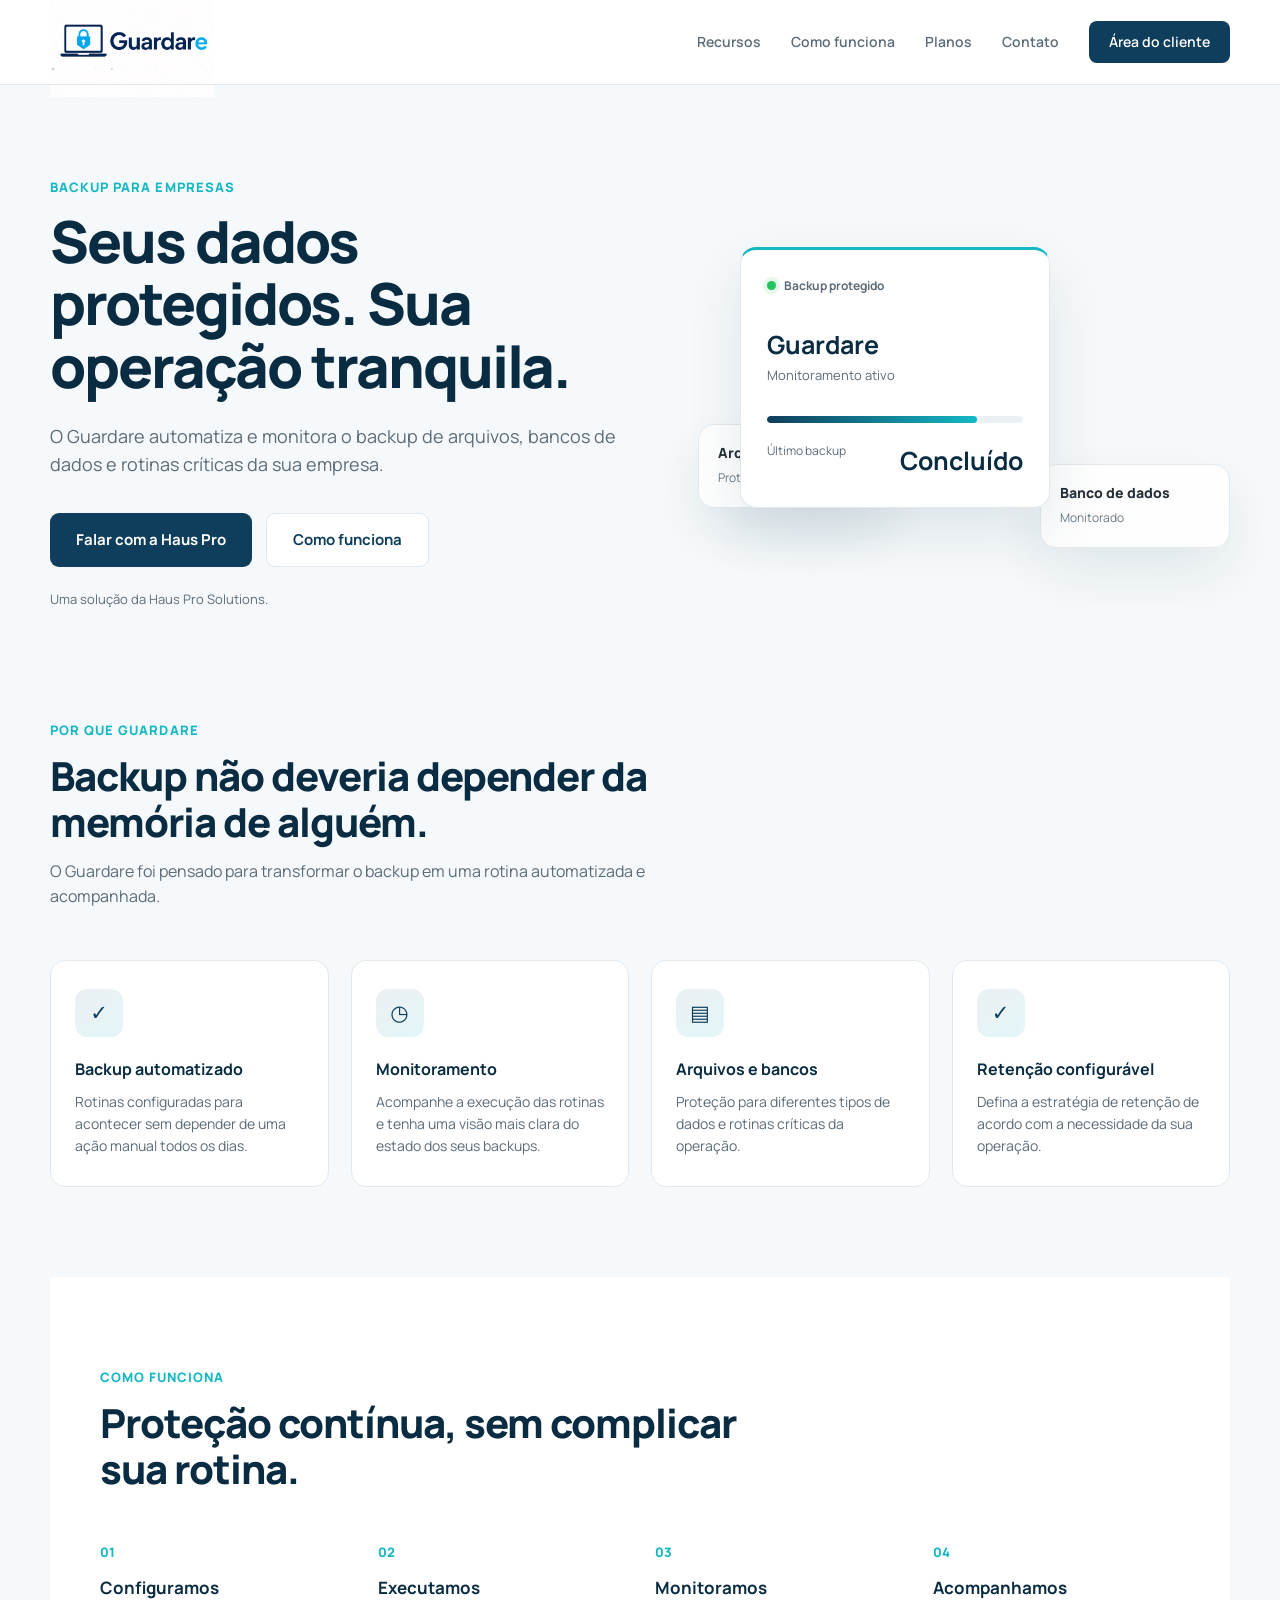
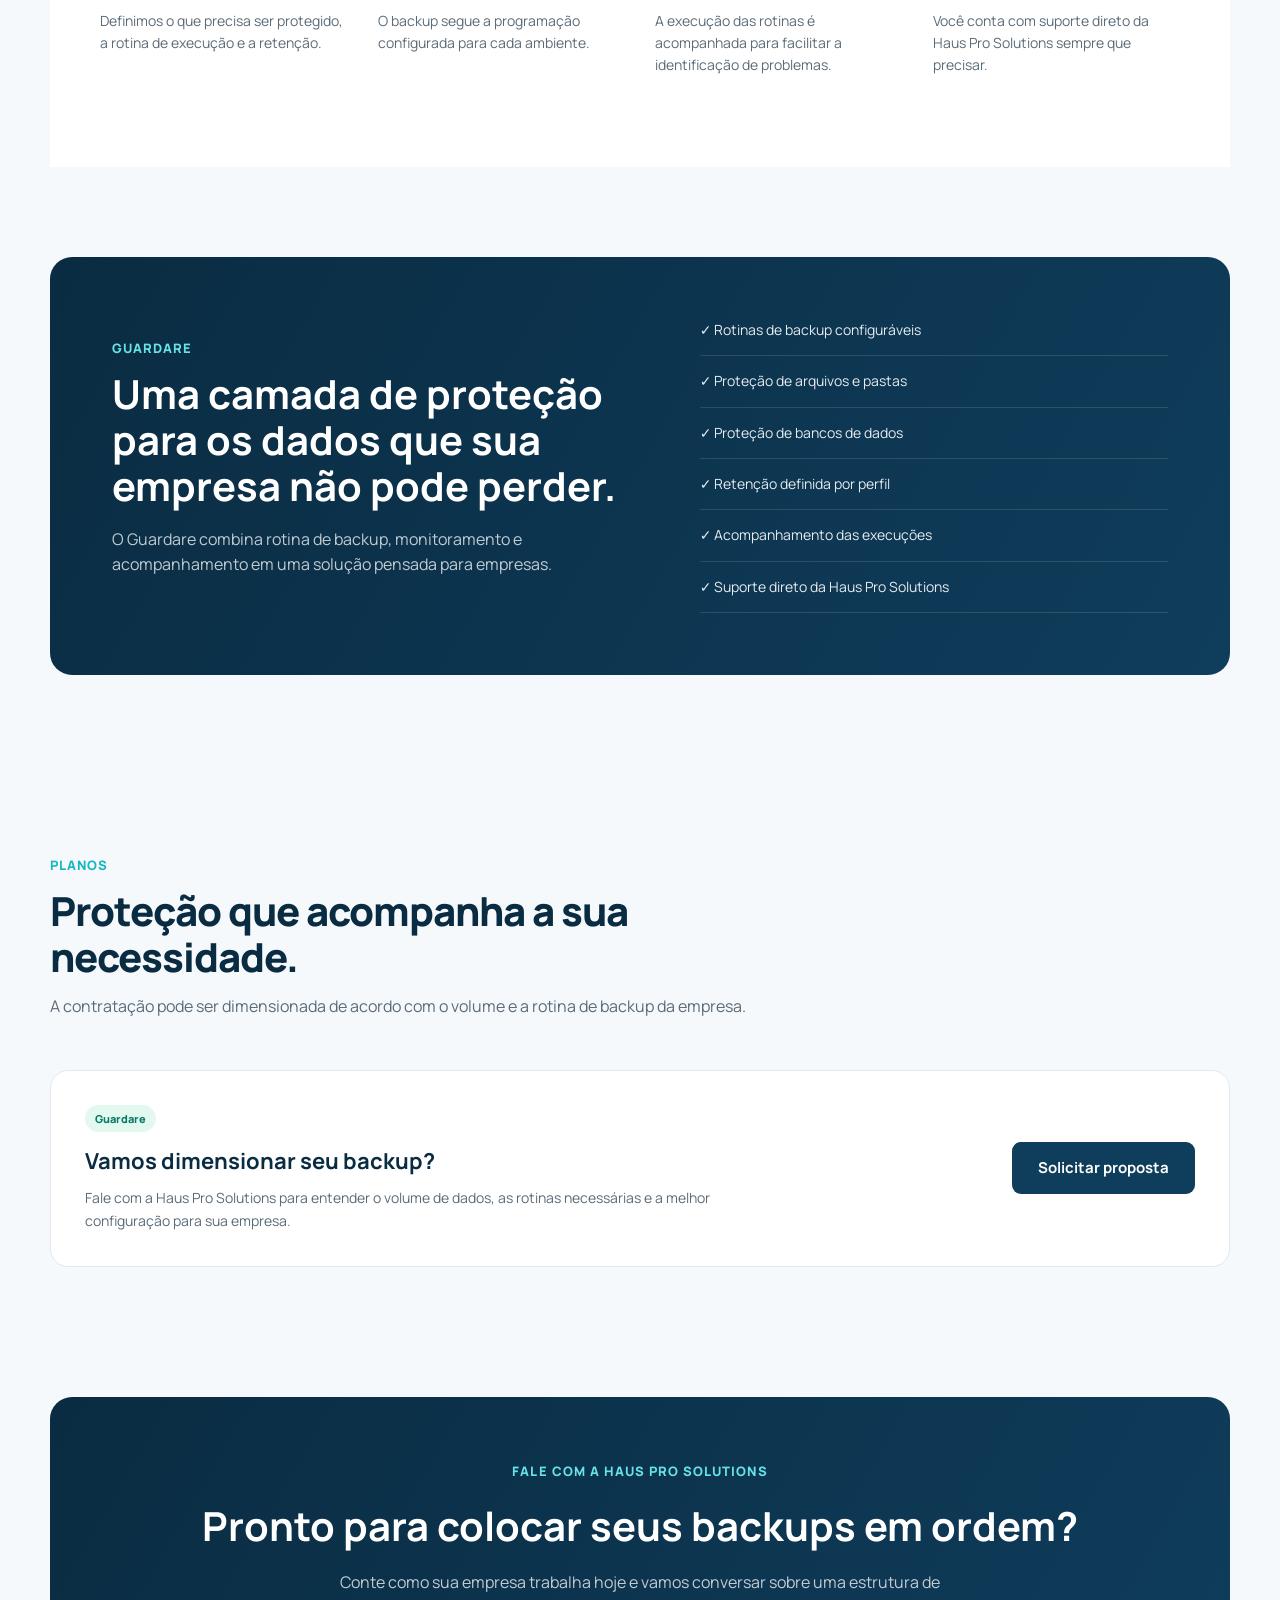
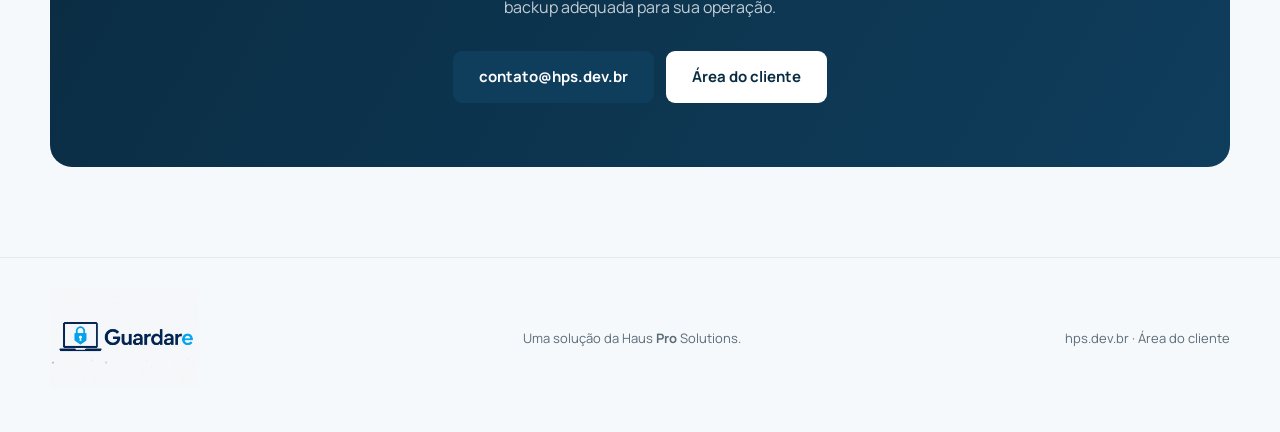
==== Guardare/index.html @ c9cec8e6 "Site institucional novo e página do Guardare" ====
<!doctype html>
<html lang="pt-BR">
<head>
<meta charset="utf-8">
<meta name="viewport" content="width=device-width, initial-scale=1">
<meta name="description" content="Guardare — backup automático e monitorado para proteger os dados críticos da sua empresa.">
<title>Guardare | Backup para sua empresa</title>
<link rel="preconnect" href="https://fonts.googleapis.com">
<link rel="preconnect" href="https://fonts.gstatic.com" crossorigin>
<link href="https://fonts.googleapis.com/css2?family=Manrope:wght@400;500;600;700;800&display=swap" rel="stylesheet">
<link rel="stylesheet" href="style.css">
</head>
<body>
<header>
  <div class="header-inner">
    <!-- CÓDIGO ALTERADO AQUI: Substituímos o texto pela imagem da logo -->
    <a class="logo" href="#topo" aria-label="Guardare">
        <img src="logo-guardare.jpg" alt="Logo Guardare" class="logo-img">
    </a>
    <button class="menu-toggle" aria-label="Abrir menu" aria-expanded="false">☰</button>
    <nav>
      <a href="#recursos">Recursos</a>
      <a href="#como-funciona">Como funciona</a>
      <a href="#planos">Planos</a>
      <a href="#contato">Contato</a>
      <a class="cta-button" href="https://portal.hps.dev.br">Área do cliente</a>
    </nav>
  </div>
</header>

<main id="topo">
<section class="hero">
  <div class="hero-copy">
    <p class="eyebrow">BACKUP PARA EMPRESAS</p>
    <h1>Seus dados protegidos. Sua operação tranquila.</h1>
    <p class="lead">O Guardare automatiza e monitora o backup de arquivos, bancos de dados e rotinas críticas da sua empresa.</p>
    <div class="actions">
      <a class="button primary" href="#contato">Falar com a Haus Pro</a>
      <a class="button ghost" href="#como-funciona">Como funciona</a>
    </div>
    <p class="hero-note">Uma solução da Haus Pro Solutions.</p>
  </div>

  <div class="hero-visual" aria-hidden="true">
    <div class="visual-card main">
      <div class="status-line"><span class="status-dot"></span>Backup protegido</div>
      <strong>Guardare</strong>
      <small>Monitoramento ativo</small>
      <div class="progress"><span></span></div>
      <div class="visual-meta"><span>Último backup</span><strong>Concluído</strong></div>
    </div>
    <div class="visual-card secondary"><span>Arquivos</span><small>Protegidos</small></div>
    <div class="visual-card secondary offset"><span>Banco de dados</span><small>Monitorado</small></div>
  </div>
</section>

<section class="section benefits">
  <div class="section-head">
    <p class="kicker">Por que Guardare</p>
    <h2>Backup não deveria depender da memória de alguém.</h2>
    <p class="section-desc">O Guardare foi pensado para transformar o backup em uma rotina automatizada e acompanhada.</p>
  </div>
  <div class="benefit-grid">
    <article class="benefit"><div class="icon">✓</div><h3>Backup automatizado</h3><p>Rotinas configuradas para acontecer sem depender de uma ação manual todos os dias.</p></article>
    <article class="benefit"><div class="icon">◷</div><h3>Monitoramento</h3><p>Acompanhe a execução das rotinas e tenha uma visão mais clara do estado dos seus backups.</p></article>
    <article class="benefit"><div class="icon">▤</div><h3>Arquivos e bancos</h3><p>Proteção para diferentes tipos de dados e rotinas críticas da operação.</p></article>
    <article class="benefit"><div class="icon">✓</div><h3>Retenção configurável</h3><p>Defina a estratégia de retenção de acordo com a necessidade da sua operação.</p></article>
  </div>
</section>

<section class="section how" id="como-funciona">
  <div class="section-head"><p class="kicker">Como funciona</p><h2>Proteção contínua, sem complicar sua rotina.</h2></div>
  <div class="steps">
    <div class="step"><span>01</span><h3>Configuramos</h3><p>Definimos o que precisa ser protegido, a rotina de execução e a retenção.</p></div>
    <div class="step"><span>02</span><h3>Executamos</h3><p>O backup segue a programação configurada para cada ambiente.</p></div>
    <div class="step"><span>03</span><h3>Monitoramos</h3><p>A execução das rotinas é acompanhada para facilitar a identificação de problemas.</p></div>
    <div class="step"><span>04</span><h3>Acompanhamos</h3><p>Você conta com suporte direto da Haus Pro Solutions sempre que precisar.</p></div>
  </div>
</section>

<section class="section features" id="recursos">
  <div class="feature-panel">
    <div><p class="kicker">Guardare</p><h2>Uma camada de proteção para os dados que sua empresa não pode perder.</h2><p>O Guardare combina rotina de backup, monitoramento e acompanhamento em uma solução pensada para empresas.</p></div>
    <div class="feature-list">
      <div>✓ Rotinas de backup configuráveis</div>
      <div>✓ Proteção de arquivos e pastas</div>
      <div>✓ Proteção de bancos de dados</div>
      <div>✓ Retenção definida por perfil</div>
      <div>✓ Acompanhamento das execuções</div>
      <div>✓ Suporte direto da Haus Pro Solutions</div>
    </div>
  </div>
</section>

<section class="section plans" id="planos">
  <div class="section-head"><p class="kicker">Planos</p><h2>Proteção que acompanha a sua necessidade.</h2>
    <p class="section-desc">A contratação pode ser dimensionada de acordo com o volume e a rotina de backup da empresa.</p></div>
  <div class="plan-box"><div><span class="plan-tag">Guardare</span><h3>Vamos dimensionar seu backup?</h3>
    <p>Fale com a Haus Pro Solutions para entender o volume de dados, as rotinas necessárias e a melhor configuração para sua empresa.</p></div>
    <a class="button primary" href="#contato">Solicitar proposta</a></div>
</section>

<section class="section contato" id="contato">
  <div class="contato-box">
    <p class="kicker">Fale com a Haus Pro Solutions</p>
    <h2>Pronto para colocar seus backups em ordem?</h2>
    <p>Conte como sua empresa trabalha hoje e vamos conversar sobre uma estrutura de backup adequada para sua operação.</p>
    <div class="contact-actions">
      <a class="button primary large" href="mailto:contato@hps.dev.br">contato@hps.dev.br</a>
      <a class="button light large" href="https://portal.hps.dev.br">Área do cliente</a>
    </div>
  </div>
</section>
</main>

<footer>
  <div class="footer-inner">
    <!-- CÓDIGO ALTERADO AQUI: Substituímos o texto pela imagem da logo, usando uma classe diferente para controle de tamanho se necessário -->
    <span class="logo small">
        <img src="logo-guardare.jpg" alt="Logo Guardare small" class="logo-img-small">
    </span>
    <span>Uma solução da Haus <strong>Pro</strong> Solutions.</span>
    <span><a href="https://hps.dev.br">hps.dev.br</a> · <a href="https://portal.hps.dev.br">Área do cliente</a></span>
  </div>
</footer>
 <script src="script.js"></script>
</body>

</html>
---- Guardare/style.css ----
/* ==========================================================================
   1. VARIÁVEIS DE COR E CONFIGURAÇÕES GERAIS DE RESET
   ========================================================================== */
:root {
  --blue: #0f3d5c;    /* Cor azul principal dos botões e destaques */
  --deep: #0a2c42;    /* Cor azul escuro para títulos e contrastes */
  --cyan: #14b8c4;    /* Cor ciano para detalhes e acentos */
  --bg: #f6f9fb;      /* Cor de fundo padrão da página */
  --surface: #fff;    /* Cor de fundo branca para cards/painéis */
  --ink: #101a24;     /* Cor padrão de texto da página */
  --muted: #5b6b78;   /* Cor cinza para textos secundários */
  --line: #e2e8ee;    /* Cor das linhas de borda e divisores */
  --max: 1180px;     /* Largura máxima do conteúdo centralizado */
}

/* Configuração para cálculo correto das dimensões de elementos */
* {
  box-sizing: border-box;
}

/* Rolagem suave ao clicar nos links da navegação */
html {
  scroll-behavior: smooth;
  scroll-padding-top: 100px;
}

/* Estilos de corpo e tipografia global */
body {
  margin: 0;
  background: var(--bg);
  color: var(--ink);
  font-family: 'Manrope', system-ui, -apple-system, sans-serif;
  font-size: 16px;
  line-height: 1.6;
}

a {
  text-decoration: none;
  color: inherit;
}

/* Centralização do conteúdo principal */
.header-inner,
main,
.footer-inner {
  width: min(var(--max), calc(100% - 48px));
  margin: auto;
}

/* ==========================================================================
   2. CABEÇALHO (HEADER) E LOGO COM AJUSTES DE TAMANHO E FUNDO
   ========================================================================== */
header {
  background: rgba(255, 255, 255, 0.96);
  border-bottom: 1px solid var(--line);
  position: sticky;
  top: 0;
  z-index: 20;
  backdrop-filter: blur(12px);
}

.header-inner {
  height: 84px;               /* Altura fixa do cabeçalho */
  display: flex;
  align-items: center;
  justify-content: space-between;
}

/* Container do link da logo no cabeçalho */
.logo {
  display: flex;
  align-items: center;
  gap: 10px;
  font-weight: 700;
  max-height: 100%;           /* Evita que o container ultrapasse a altura do header */
}

/* 
 * AJUSTE DA LOGO NO CABEÇALHO:
 * - height/max-height: limita a altura para que a imagem não atropele a borda inferior.
 * - mix-blend-mode: multiply: oculta o fundo branco da imagem JPG.
 */
.logo-img {
  height: 110px;               /* Altura ideal proporcional para o cabeçalho de 84px */
  max-height: 100%;           /* Garante que a imagem nunca estoure o limite do container */
  width: auto;                /* Mantém a proporção da imagem */
  display: block;
  object-fit: contain;        /* Mantém a integridade sem distorcer a imagem */
  mix-blend-mode: multiply;   /* Faz o fundo branco puro da imagem JPG ficar transparente */
}

/* Marcador alternativo em texto/gradiente (caso não use imagem) */
.mark {
  width: 34px;
  height: 34px;
  border-radius: 8px;
  background: linear-gradient(145deg, var(--blue), var(--cyan));
  color: #fff;
  display: flex;
  align-items: center;
  justify-content: center;
  font-weight: 800;
}

.logo strong {
  color: var(--blue);
}

/* ==========================================================================
   3. MENU DE NAVEGAÇÃO E BOTÕES DE AÇÃO
   ========================================================================== */
nav {
  display: flex;
  align-items: center;
  gap: 30px;
}

nav a {
  font-size: 14px;
  font-weight: 600;
  color: var(--muted);
}

nav a:hover {
  color: var(--blue);
}

.cta-button {
  padding: 10px 20px;
  background: var(--blue);
  border-radius: 8px;
  color: #fff !important;
}

/* Botão hambúrguer para dispositivos móveis */
.menu-toggle {
  display: none;
  background: none;
  border: 0;
  color: var(--blue);
  font-size: 24px;
  cursor: pointer;
}

/* Estilos de botões da página */
.button {
  display: inline-flex;
  align-items: center;
  justify-content: center;
  padding: 14px 26px;
  border-radius: 9px;
  font-weight: 700;
  font-size: 15px;
  transition: all 0.2s ease;
}

.button.primary {
  background: var(--blue);
  color: #fff;
}

.button.primary:hover {
  background: var(--deep);
  transform: translateY(-1px);
}

.button.ghost {
  border: 1.5px solid var(--line);
  color: var(--blue);
  background: #fff;
}

.button.light {
  background: #fff;
  color: var(--deep);
}

/* ==========================================================================
   4. SEÇÃO HERO (APRESENTAÇÃO INICIAL)
   ========================================================================== */
.hero {
  padding: 92px 0 90px;
  display: grid;
  grid-template-columns: 1.05fr 0.95fr;
  gap: 60px;
  align-items: center;
}

.eyebrow,
.kicker {
  font-size: 13px;
  font-weight: 800;
  color: var(--cyan);
  text-transform: uppercase;
  letter-spacing: 0.08em;
  margin: 0 0 12px;
}

.hero h1 {
  font-size: clamp(38px, 5vw, 58px);
  line-height: 1.08;
  letter-spacing: -0.035em;
  font-weight: 800;
  margin: 0 0 24px;
  color: var(--deep);
  max-width: 680px;
}

.lead {
  max-width: 580px;
  color: var(--muted);
  font-size: 18px;
  margin: 0 0 34px;
}

.actions {
  display: flex;
  gap: 14px;
  flex-wrap: wrap;
}

.hero-note {
  margin: 22px 0 0;
  font-size: 13px;
  color: var(--muted);
}

/* Cards decorativos do Hero */
.hero-visual {
  position: relative;
  height: 370px;
}

.visual-card {
  position: absolute;
  background: #fff;
  border: 1px solid var(--line);
  border-radius: 16px;
  box-shadow: 0 24px 55px rgba(15, 61, 92, 0.11);
}

.visual-card.main {
  width: 310px;
  min-height: 235px;
  top: 38px;
  left: 42px;
  z-index: 2;
  border-top: 3px solid var(--cyan);
  padding: 26px;
}

.status-line {
  display: flex;
  align-items: center;
  gap: 8px;
  color: var(--muted);
  font-size: 12px;
  font-weight: 700;
  margin-bottom: 30px;
}

.status-dot {
  width: 9px;
  height: 9px;
  border-radius: 50%;
  background: #22c55e;
  box-shadow: 0 0 0 4px rgba(34, 197, 94, 0.12);
}

.visual-card.main strong {
  display: block;
  font-size: 25px;
  color: var(--deep);
}

.visual-card.main small {
  display: block;
  color: var(--muted);
  font-size: 13px;
}

.progress {
  height: 7px;
  background: #eaf0f4;
  border-radius: 99px;
  margin: 30px 0 18px;
  overflow: hidden;
}

.progress span {
  display: block;
  width: 82%;
  height: 100%;
  background: linear-gradient(90deg, var(--blue), var(--cyan));
  border-radius: inherit;
}

.visual-meta {
  display: flex;
  justify-content: space-between;
  font-size: 12px;
}

.visual-meta span {
  color: var(--muted);
}

.visual-meta strong {
  color: #16845d;
  font-size: 12px;
}

.visual-card.secondary {
  width: 190px;
  padding: 17px 19px;
  opacity: 0.9;
}

.visual-card.secondary span {
  display: block;
  font-weight: 800;
  font-size: 14px;
}

.visual-card.secondary small {
  color: var(--muted);
  font-size: 12px;
}

.visual-card.secondary:not(.offset) {
  top: 215px;
  left: 0;
}

.visual-card.secondary.offset {
  top: 255px;
  right: 0;
}

/* ==========================================================================
   5. SEÇÕES DE CONTEÚDO (BENEFÍCIOS, PASSO A PASSO, RECURSOS E PLANOS)
   ========================================================================== */
.section {
  padding: 90px 0;
}

.section-head {
  max-width: 700px;
  margin-bottom: 50px;
}

.section-head h2 {
  font-size: clamp(28px, 3.5vw, 40px);
  letter-spacing: -0.025em;
  font-weight: 800;
  margin: 0 0 14px;
  color: var(--deep);
  line-height: 1.15;
}

.section-desc {
  color: var(--muted);
  margin: 0;
}

/* Seção Benefícios */
.benefits {
  padding-top: 20px;
}

.benefit-grid {
  display: grid;
  grid-template-columns: repeat(4, 1fr);
  gap: 22px;
}

.benefit {
  background: #fff;
  border: 1px solid var(--line);
  border-radius: 15px;
  padding: 28px 24px;
}

.icon {
  width: 48px;
  height: 48px;
  border-radius: 12px;
  background: linear-gradient(145deg, rgba(15, 61, 92, 0.08), rgba(20, 184, 196, 0.12));
  display: flex;
  align-items: center;
  justify-content: center;
  margin-bottom: 20px;
  color: var(--blue);
  font-weight: 800;
  font-size: 21px;
}

.benefit h3 {
  font-size: 16px;
  margin: 0 0 8px;
  color: var(--deep);
}

.benefit p {
  font-size: 14px;
  color: var(--muted);
  margin: 0;
}

/* Seção Como Funciona */
.how {
  background: #fff;
  width: 100%;
  max-width: none;
  padding-left: max(24px, calc((100vw - var(--max)) / 2));
  padding-right: max(24px, calc((100vw - var(--max)) / 2));
}

.steps {
  display: grid;
  grid-template-columns: repeat(4, 1fr);
  gap: 30px;
}

.step span {
  display: block;
  font-size: 13px;
  font-weight: 800;
  color: var(--cyan);
  margin-bottom: 12px;
}

.step h3 {
  font-size: 17px;
  margin: 0 0 8px;
  color: var(--deep);
}

.step p {
  font-size: 14px;
  color: var(--muted);
  margin: 0;
}

/* Seção Painel de Recursos */
.feature-panel {
  background: linear-gradient(120deg, var(--deep), var(--blue));
  color: #fff;
  border-radius: 22px;
  padding: 62px;
  display: grid;
  grid-template-columns: 1.05fr 0.95fr;
  gap: 70px;
  align-items: center;
}

.feature-panel .kicker {
  color: #67e2e8;
}

.feature-panel h2 {
  color: #fff;
  font-size: clamp(28px, 3.5vw, 40px);
  line-height: 1.15;
  margin: 0 0 18px;
}

.feature-panel p:not(.kicker) {
  color: rgba(255, 255, 255, 0.75);
}

.feature-list {
  display: grid;
  gap: 14px;
}

.feature-list div {
  border-bottom: 1px solid rgba(255, 255, 255, 0.12);
  padding-bottom: 14px;
  font-size: 14px;
  color: rgba(255, 255, 255, 0.9);
}

/* Seção Planos */
.plan-box {
  background: #fff;
  border: 1px solid var(--line);
  border-radius: 18px;
  padding: 34px;
  display: flex;
  align-items: center;
  justify-content: space-between;
  gap: 30px;
}

.plan-tag {
  display: inline-block;
  font-size: 11px;
  font-weight: 800;
  color: #0a7d63;
  background: #e3f8ef;
  padding: 5px 10px;
  border-radius: 99px;
  margin-bottom: 12px;
}

.plan-box h3 {
  font-size: 22px;
  margin: 0 0 8px;
  color: var(--deep);
}

.plan-box p {
  max-width: 650px;
  color: var(--muted);
  font-size: 14px;
  margin: 0;
}

/* Seção Contato */
.contato {
  padding-top: 40px;
}

.contato-box {
  background: linear-gradient(120deg, var(--deep), var(--blue));
  border-radius: 22px;
  padding: 64px;
  text-align: center;
  color: #fff;
}

.contato-box .kicker {
  color: #67e2e8;
}

.contato-box h2 {
  color: #fff;
  font-size: clamp(28px, 3.5vw, 40px);
  margin: 0 0 12px;
}

.contato-box p:not(.kicker) {
  max-width: 650px;
  margin: 0 auto 30px;
  color: rgba(255, 255, 255, 0.75);
}

.contact-actions {
  display: flex;
  justify-content: center;
  gap: 12px;
  flex-wrap: wrap;
}

/* ==========================================================================
   6. RODAPÉ (FOOTER) E LOGO SECUNDÁRIA
   ========================================================================== */
footer {
  border-top: 1px solid var(--line);
  padding: 30px 0 44px;
}

.footer-inner {
  display: flex;
  justify-content: space-between;
  align-items: center;
  color: var(--muted);
  font-size: 13px;
  gap: 20px;
}

.footer-inner a:hover {
  color: var(--blue);
}

.logo.small {
  font-size: 13px;
  display: flex;
  align-items: center;
}

/* 
 * AJUSTE DA LOGO NO RODAPÉ:
 * - height: reduzida para 26px para manter proporcionalidade com as fontes do rodapé.
 * - mix-blend-mode: multiply: também oculta o fundo branco caso o rodapé mude de cor.
 */
.logo-img-small {
  height: 100px;               /* Tamanho menor adequado para a altura do rodapé */
  max-height: 100%;
  width: auto;
  display: inline-block;
  vertical-align: middle;
  object-fit: contain;
  mix-blend-mode: multiply;   /* Remove o fundo branco da imagem */
}

.logo.small .mark {
  width: 22px;
  height: 22px;
  font-size: 11px;
  border-radius: 6px;
}

/* ==========================================================================
   7. RESPONSIVIDADE (ADAPTAÇÃO PARA TABLETS E CELULARES)
   ========================================================================== */
@media (max-width: 980px) {
  nav {
    display: none;
    position: absolute;
    right: 24px;
    top: 76px;
    flex-direction: column;
    align-items: stretch;
    gap: 18px;
    padding: 24px;
    background: #fff;
    border: 1px solid var(--line);
    border-radius: 14px;
    min-width: 230px;
    box-shadow: 0 16px 34px rgba(0, 0, 0, 0.08);
  }

  nav.active {
    display: flex;
  }

  .menu-toggle {
    display: block;
  }

  .hero {
    grid-template-columns: 1fr;
    padding: 60px 0;
  }

  .hero-visual {
    max-width: 520px;
    width: 100%;
    margin: auto;
  }

  .benefit-grid,
  .steps {
    grid-template-columns: 1fr 1fr;
  }

  .feature-panel {
    grid-template-columns: 1fr;
    gap: 40px;
  }
}

@media (max-width: 650px) {
  .header-inner,
  main,
  .footer-inner {
    width: calc(100% - 32px);
  }

  /* Redução extra na logo em telas pequenas de celular para não estourar a barra */
  .logo-img {
    height: 32px;
  }

  .hero {
    padding: 48px 0 60px;
  }

  .hero h1 {
    font-size: 39px;
  }

  .hero-visual {
    display: none;
  }

  .section {
    padding: 70px 0;
  }

  .benefit-grid,
  .steps {
    grid-template-columns: 1fr;
  }

  .feature-panel {
    padding: 38px 26px;
  }

  .plan-box {
    flex-direction: column;
    align-items: flex-start;
    padding: 28px;
  }

  .contato-box {
    padding: 42px 24px;
  }

  .footer-inner {
    flex-direction: column;
    align-items: flex-start;
  }
}
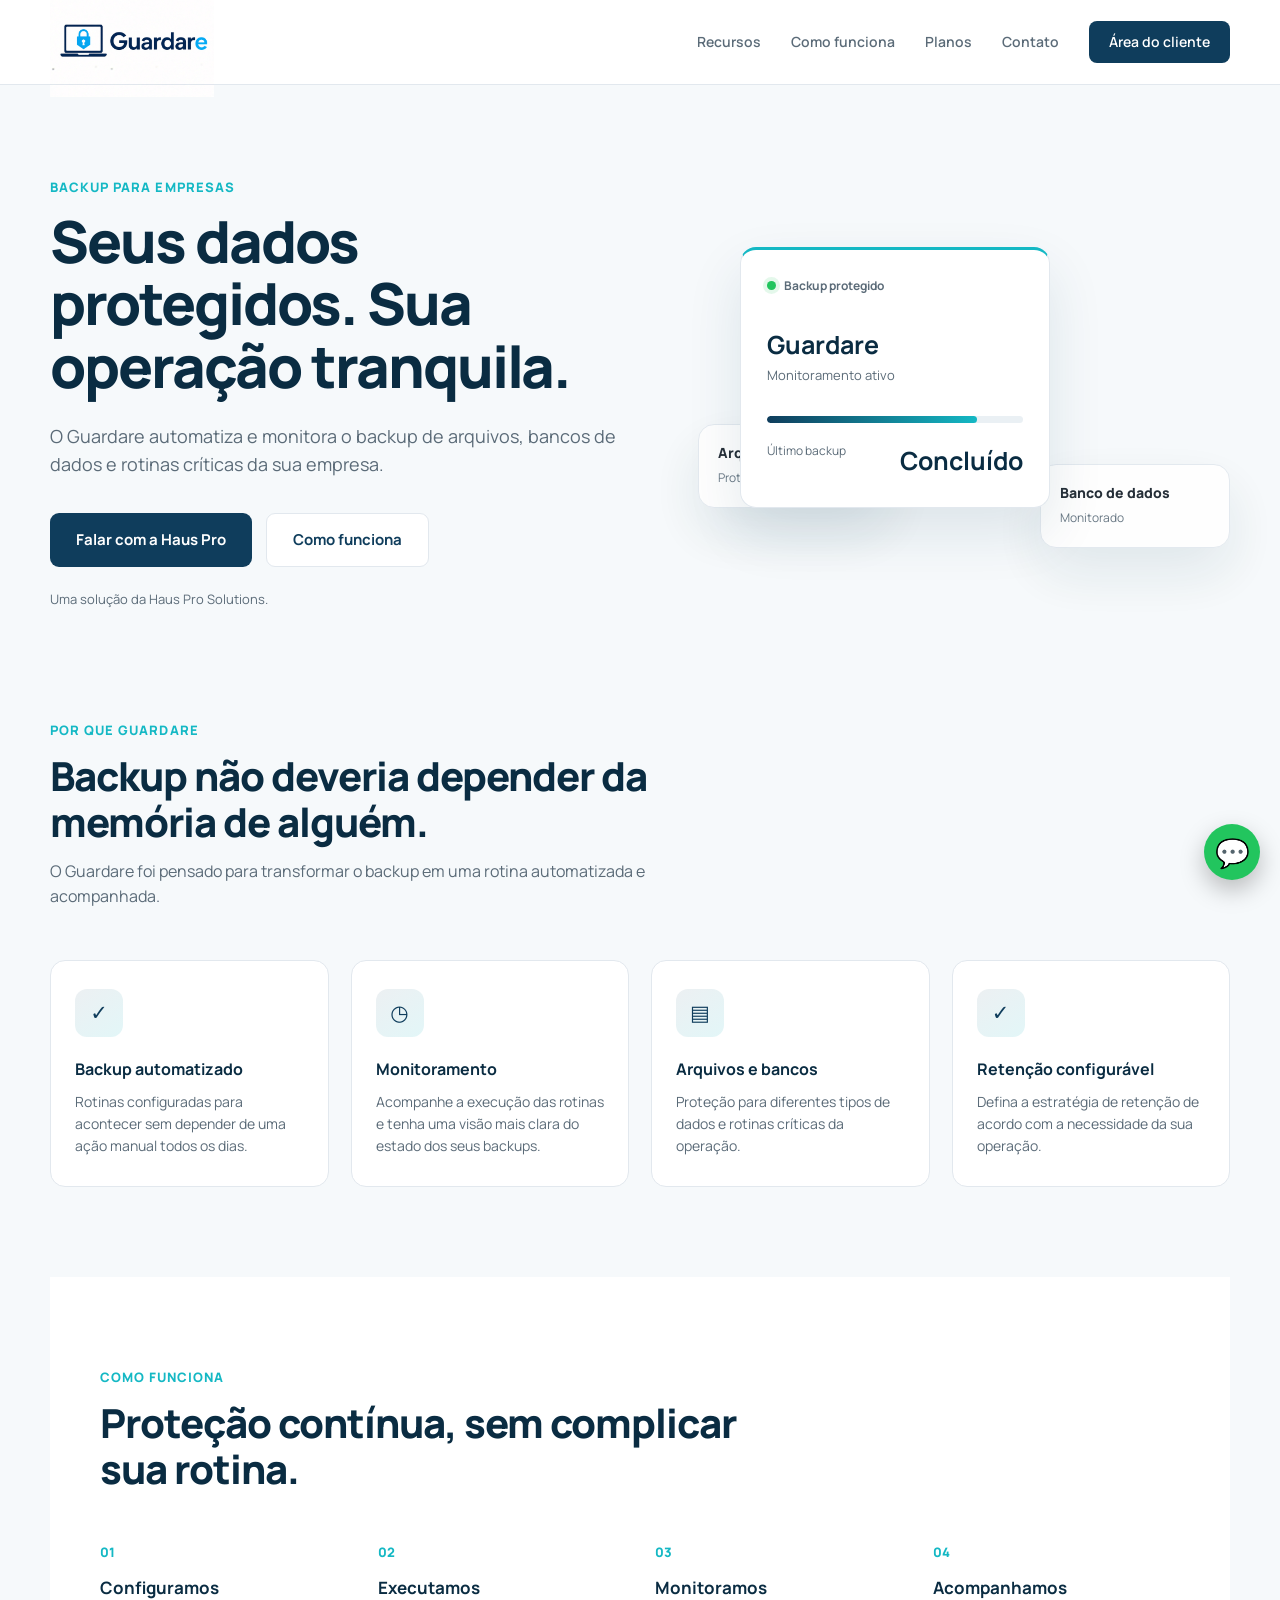
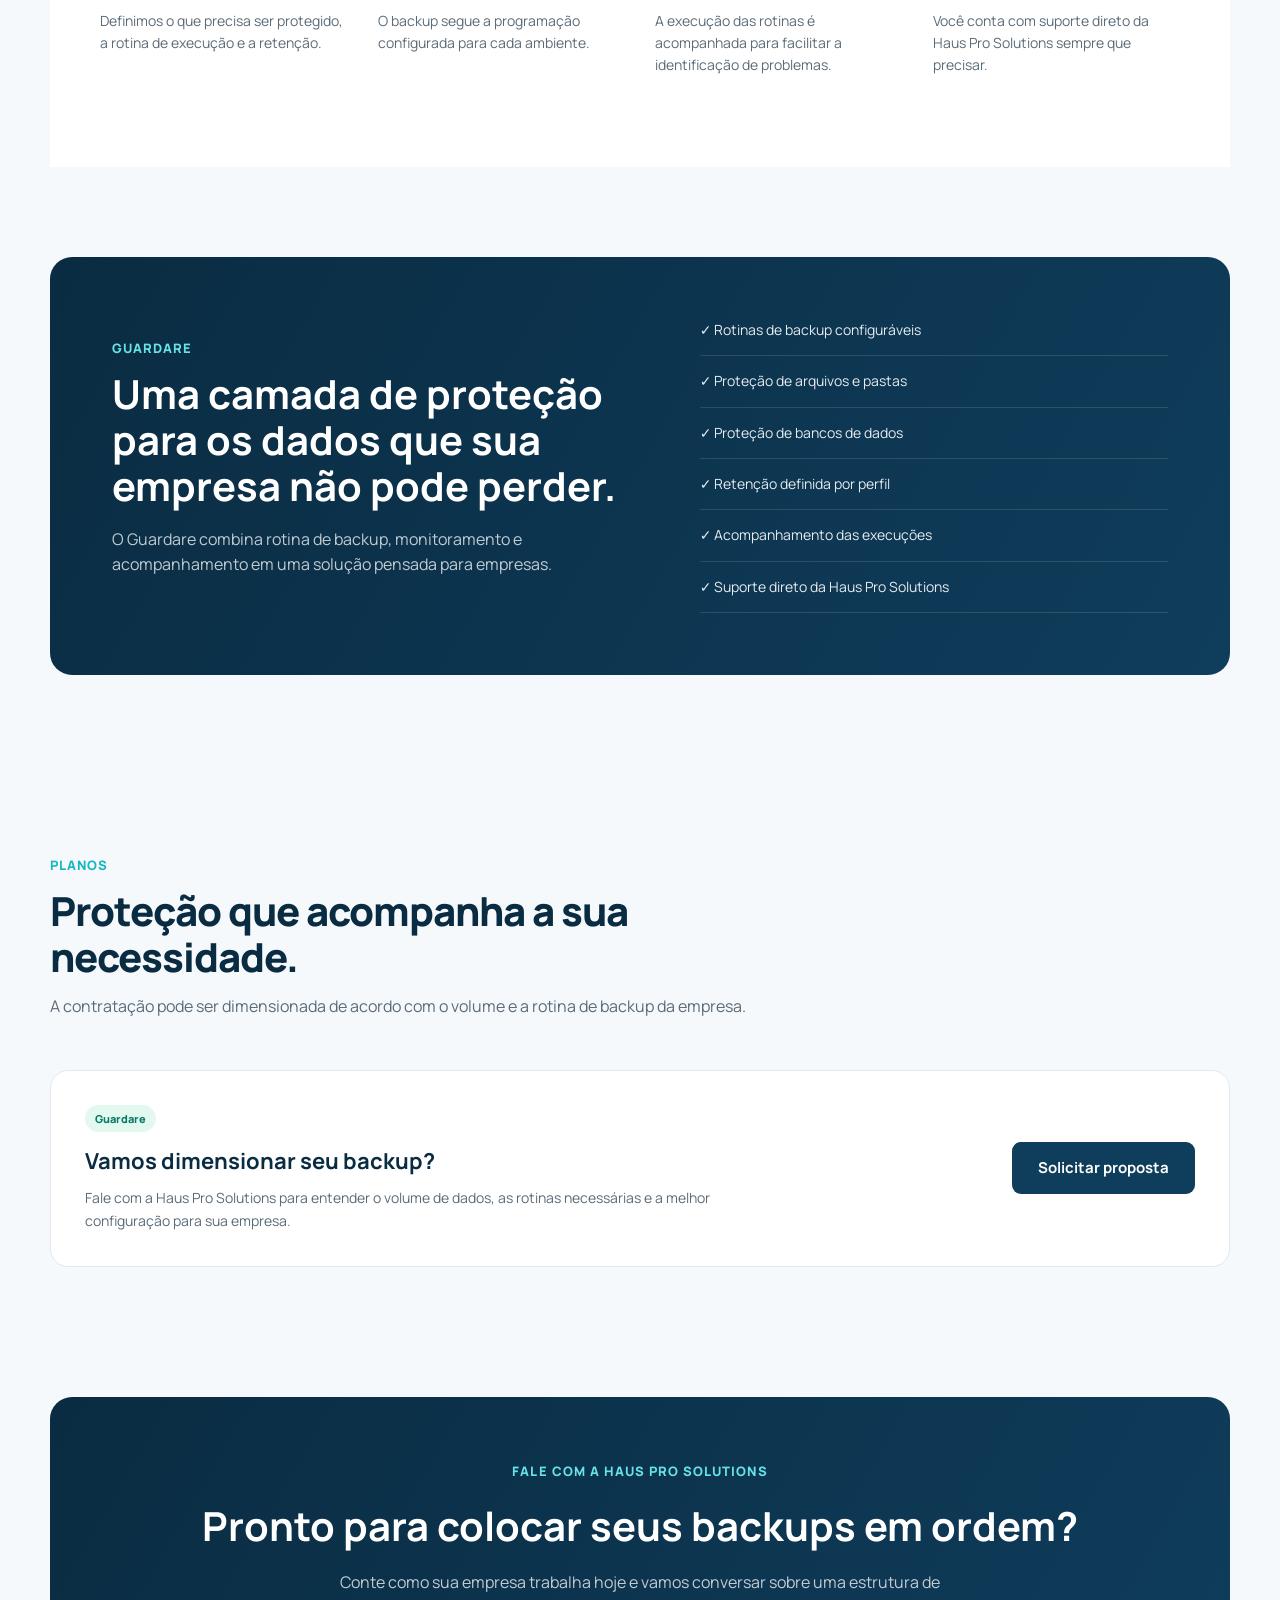
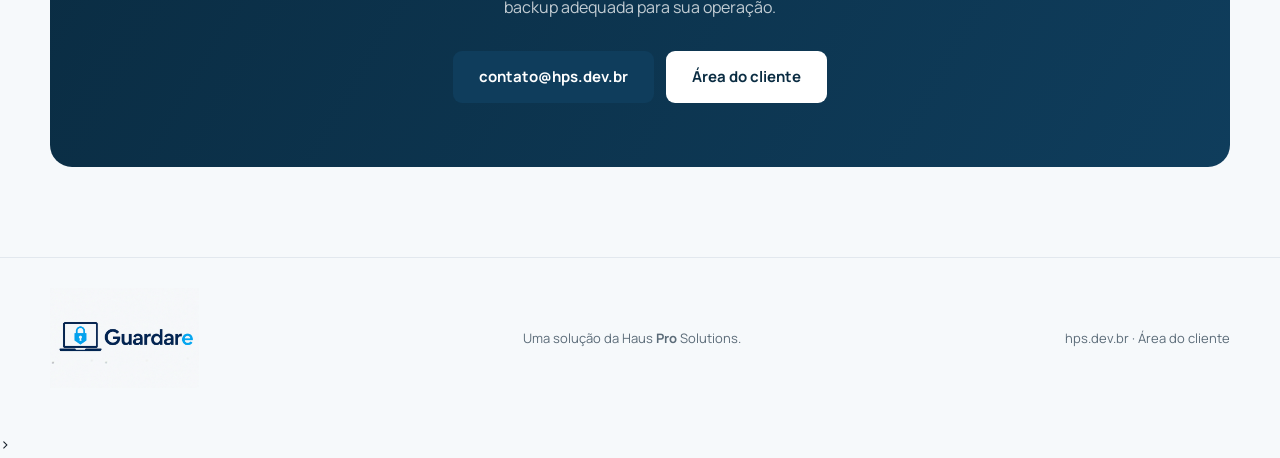
==== commit 8c9e66cc: "Atualizando botão do whats" ====
--- a/Guardare/index.html
+++ b/Guardare/index.html
@@ -1,129 +1,277 @@
 <!doctype html>
 <html lang="pt-BR">
-<head>
-<meta charset="utf-8">
-<meta name="viewport" content="width=device-width, initial-scale=1">
-<meta name="description" content="Guardare — backup automático e monitorado para proteger os dados críticos da sua empresa.">
-<title>Guardare | Backup para sua empresa</title>
-<link rel="preconnect" href="https://fonts.googleapis.com">
-<link rel="preconnect" href="https://fonts.gstatic.com" crossorigin>
-<link href="https://fonts.googleapis.com/css2?family=Manrope:wght@400;500;600;700;800&display=swap" rel="stylesheet">
-<link rel="stylesheet" href="style.css">
-</head>
-<body>
-<header>
-  <div class="header-inner">
-    <!-- CÓDIGO ALTERADO AQUI: Substituímos o texto pela imagem da logo -->
-    <a class="logo" href="#topo" aria-label="Guardare">
-        <img src="logo-guardare.jpg" alt="Logo Guardare" class="logo-img">
-    </a>
-    <button class="menu-toggle" aria-label="Abrir menu" aria-expanded="false">☰</button>
-    <nav>
-      <a href="#recursos">Recursos</a>
-      <a href="#como-funciona">Como funciona</a>
-      <a href="#planos">Planos</a>
-      <a href="#contato">Contato</a>
-      <a class="cta-button" href="https://portal.hps.dev.br">Área do cliente</a>
-    </nav>
-  </div>
-</header>
-
-<main id="topo">
-<section class="hero">
-  <div class="hero-copy">
-    <p class="eyebrow">BACKUP PARA EMPRESAS</p>
-    <h1>Seus dados protegidos. Sua operação tranquila.</h1>
-    <p class="lead">O Guardare automatiza e monitora o backup de arquivos, bancos de dados e rotinas críticas da sua empresa.</p>
-    <div class="actions">
-      <a class="button primary" href="#contato">Falar com a Haus Pro</a>
-      <a class="button ghost" href="#como-funciona">Como funciona</a>
-    </div>
-    <p class="hero-note">Uma solução da Haus Pro Solutions.</p>
-  </div>
-
-  <div class="hero-visual" aria-hidden="true">
-    <div class="visual-card main">
-      <div class="status-line"><span class="status-dot"></span>Backup protegido</div>
-      <strong>Guardare</strong>
-      <small>Monitoramento ativo</small>
-      <div class="progress"><span></span></div>
-      <div class="visual-meta"><span>Último backup</span><strong>Concluído</strong></div>
-    </div>
-    <div class="visual-card secondary"><span>Arquivos</span><small>Protegidos</small></div>
-    <div class="visual-card secondary offset"><span>Banco de dados</span><small>Monitorado</small></div>
-  </div>
-</section>
-
-<section class="section benefits">
-  <div class="section-head">
-    <p class="kicker">Por que Guardare</p>
-    <h2>Backup não deveria depender da memória de alguém.</h2>
-    <p class="section-desc">O Guardare foi pensado para transformar o backup em uma rotina automatizada e acompanhada.</p>
-  </div>
-  <div class="benefit-grid">
-    <article class="benefit"><div class="icon">✓</div><h3>Backup automatizado</h3><p>Rotinas configuradas para acontecer sem depender de uma ação manual todos os dias.</p></article>
-    <article class="benefit"><div class="icon">◷</div><h3>Monitoramento</h3><p>Acompanhe a execução das rotinas e tenha uma visão mais clara do estado dos seus backups.</p></article>
-    <article class="benefit"><div class="icon">▤</div><h3>Arquivos e bancos</h3><p>Proteção para diferentes tipos de dados e rotinas críticas da operação.</p></article>
-    <article class="benefit"><div class="icon">✓</div><h3>Retenção configurável</h3><p>Defina a estratégia de retenção de acordo com a necessidade da sua operação.</p></article>
-  </div>
-</section>
-
-<section class="section how" id="como-funciona">
-  <div class="section-head"><p class="kicker">Como funciona</p><h2>Proteção contínua, sem complicar sua rotina.</h2></div>
-  <div class="steps">
-    <div class="step"><span>01</span><h3>Configuramos</h3><p>Definimos o que precisa ser protegido, a rotina de execução e a retenção.</p></div>
-    <div class="step"><span>02</span><h3>Executamos</h3><p>O backup segue a programação configurada para cada ambiente.</p></div>
-    <div class="step"><span>03</span><h3>Monitoramos</h3><p>A execução das rotinas é acompanhada para facilitar a identificação de problemas.</p></div>
-    <div class="step"><span>04</span><h3>Acompanhamos</h3><p>Você conta com suporte direto da Haus Pro Solutions sempre que precisar.</p></div>
-  </div>
-</section>
-
-<section class="section features" id="recursos">
-  <div class="feature-panel">
-    <div><p class="kicker">Guardare</p><h2>Uma camada de proteção para os dados que sua empresa não pode perder.</h2><p>O Guardare combina rotina de backup, monitoramento e acompanhamento em uma solução pensada para empresas.</p></div>
-    <div class="feature-list">
-      <div>✓ Rotinas de backup configuráveis</div>
-      <div>✓ Proteção de arquivos e pastas</div>
-      <div>✓ Proteção de bancos de dados</div>
-      <div>✓ Retenção definida por perfil</div>
-      <div>✓ Acompanhamento das execuções</div>
-      <div>✓ Suporte direto da Haus Pro Solutions</div>
-    </div>
-  </div>
-</section>
-
-<section class="section plans" id="planos">
-  <div class="section-head"><p class="kicker">Planos</p><h2>Proteção que acompanha a sua necessidade.</h2>
-    <p class="section-desc">A contratação pode ser dimensionada de acordo com o volume e a rotina de backup da empresa.</p></div>
-  <div class="plan-box"><div><span class="plan-tag">Guardare</span><h3>Vamos dimensionar seu backup?</h3>
-    <p>Fale com a Haus Pro Solutions para entender o volume de dados, as rotinas necessárias e a melhor configuração para sua empresa.</p></div>
-    <a class="button primary" href="#contato">Solicitar proposta</a></div>
-</section>
-
-<section class="section contato" id="contato">
-  <div class="contato-box">
-    <p class="kicker">Fale com a Haus Pro Solutions</p>
-    <h2>Pronto para colocar seus backups em ordem?</h2>
-    <p>Conte como sua empresa trabalha hoje e vamos conversar sobre uma estrutura de backup adequada para sua operação.</p>
-    <div class="contact-actions">
-      <a class="button primary large" href="mailto:contato@hps.dev.br">contato@hps.dev.br</a>
-      <a class="button light large" href="https://portal.hps.dev.br">Área do cliente</a>
-    </div>
-  </div>
-</section>
-</main>
-
-<footer>
-  <div class="footer-inner">
-    <!-- CÓDIGO ALTERADO AQUI: Substituímos o texto pela imagem da logo, usando uma classe diferente para controle de tamanho se necessário -->
-    <span class="logo small">
-        <img src="logo-guardare.jpg" alt="Logo Guardare small" class="logo-img-small">
-    </span>
-    <span>Uma solução da Haus <strong>Pro</strong> Solutions.</span>
-    <span><a href="https://hps.dev.br">hps.dev.br</a> · <a href="https://portal.hps.dev.br">Área do cliente</a></span>
-  </div>
-</footer>
- <script src="script.js"></script>
-</body>
-
-</html>+  <head>
+    <meta charset="utf-8" />
+    <meta name="viewport" content="width=device-width, initial-scale=1" />
+    <meta
+      name="description"
+      content="Guardare — backup automático e monitorado para proteger os dados críticos da sua empresa."
+    />
+    <title>Guardare | Backup para sua empresa</title>
+    <link rel="preconnect" href="https://fonts.googleapis.com" />
+    <link rel="preconnect" href="https://fonts.gstatic.com" crossorigin />
+    <link
+      href="https://fonts.googleapis.com/css2?family=Manrope:wght@400;500;600;700;800&display=swap"
+      rel="stylesheet"
+    />
+    <link rel="stylesheet" href="style.css" />
+  </head>
+  <body>
+    <header>
+      <div class="header-inner">
+        <!-- CÓDIGO ALTERADO AQUI: Substituímos o texto pela imagem da logo -->
+        <a class="logo" href="#topo" aria-label="Guardare">
+          <img src="logo-guardare.jpg" alt="Logo Guardare" class="logo-img" />
+        </a>
+        <button
+          class="menu-toggle"
+          aria-label="Abrir menu"
+          aria-expanded="false"
+        >
+          ☰
+        </button>
+        <nav>
+          <a href="#recursos">Recursos</a>
+          <a href="#como-funciona">Como funciona</a>
+          <a href="#planos">Planos</a>
+          <a href="#contato">Contato</a>
+          <a class="cta-button" href="https://portal.hps.dev.br"
+            >Área do cliente</a
+          >
+        </nav>
+      </div>
+    </header>
+
+    <main id="topo">
+      <section class="hero">
+        <div class="hero-copy">
+          <p class="eyebrow">BACKUP PARA EMPRESAS</p>
+          <h1>Seus dados protegidos. Sua operação tranquila.</h1>
+          <p class="lead">
+            O Guardare automatiza e monitora o backup de arquivos, bancos de
+            dados e rotinas críticas da sua empresa.
+          </p>
+          <div class="actions">
+            <a class="button primary" href="#contato">Falar com a Haus Pro</a>
+            <a class="button ghost" href="#como-funciona">Como funciona</a>
+          </div>
+          <p class="hero-note">Uma solução da Haus Pro Solutions.</p>
+        </div>
+
+        <div class="hero-visual" aria-hidden="true">
+          <div class="visual-card main">
+            <div class="status-line">
+              <span class="status-dot"></span>Backup protegido
+            </div>
+            <strong>Guardare</strong>
+            <small>Monitoramento ativo</small>
+            <div class="progress"><span></span></div>
+            <div class="visual-meta">
+              <span>Último backup</span><strong>Concluído</strong>
+            </div>
+          </div>
+          <div class="visual-card secondary">
+            <span>Arquivos</span><small>Protegidos</small>
+          </div>
+          <div class="visual-card secondary offset">
+            <span>Banco de dados</span><small>Monitorado</small>
+          </div>
+        </div>
+      </section>
+
+      <section class="section benefits">
+        <div class="section-head">
+          <p class="kicker">Por que Guardare</p>
+          <h2>Backup não deveria depender da memória de alguém.</h2>
+          <p class="section-desc">
+            O Guardare foi pensado para transformar o backup em uma rotina
+            automatizada e acompanhada.
+          </p>
+        </div>
+        <div class="benefit-grid">
+          <article class="benefit">
+            <div class="icon">✓</div>
+            <h3>Backup automatizado</h3>
+            <p>
+              Rotinas configuradas para acontecer sem depender de uma ação
+              manual todos os dias.
+            </p>
+          </article>
+          <article class="benefit">
+            <div class="icon">◷</div>
+            <h3>Monitoramento</h3>
+            <p>
+              Acompanhe a execução das rotinas e tenha uma visão mais clara do
+              estado dos seus backups.
+            </p>
+          </article>
+          <article class="benefit">
+            <div class="icon">▤</div>
+            <h3>Arquivos e bancos</h3>
+            <p>
+              Proteção para diferentes tipos de dados e rotinas críticas da
+              operação.
+            </p>
+          </article>
+          <article class="benefit">
+            <div class="icon">✓</div>
+            <h3>Retenção configurável</h3>
+            <p>
+              Defina a estratégia de retenção de acordo com a necessidade da sua
+              operação.
+            </p>
+          </article>
+        </div>
+      </section>
+
+      <section class="section how" id="como-funciona">
+        <div class="section-head">
+          <p class="kicker">Como funciona</p>
+          <h2>Proteção contínua, sem complicar sua rotina.</h2>
+        </div>
+        <div class="steps">
+          <div class="step">
+            <span>01</span>
+            <h3>Configuramos</h3>
+            <p>
+              Definimos o que precisa ser protegido, a rotina de execução e a
+              retenção.
+            </p>
+          </div>
+          <div class="step">
+            <span>02</span>
+            <h3>Executamos</h3>
+            <p>O backup segue a programação configurada para cada ambiente.</p>
+          </div>
+          <div class="step">
+            <span>03</span>
+            <h3>Monitoramos</h3>
+            <p>
+              A execução das rotinas é acompanhada para facilitar a
+              identificação de problemas.
+            </p>
+          </div>
+          <div class="step">
+            <span>04</span>
+            <h3>Acompanhamos</h3>
+            <p>
+              Você conta com suporte direto da Haus Pro Solutions sempre que
+              precisar.
+            </p>
+          </div>
+        </div>
+      </section>
+
+      <section class="section features" id="recursos">
+        <div class="feature-panel">
+          <div>
+            <p class="kicker">Guardare</p>
+            <h2>
+              Uma camada de proteção para os dados que sua empresa não pode
+              perder.
+            </h2>
+            <p>
+              O Guardare combina rotina de backup, monitoramento e
+              acompanhamento em uma solução pensada para empresas.
+            </p>
+          </div>
+          <div class="feature-list">
+            <div>✓ Rotinas de backup configuráveis</div>
+            <div>✓ Proteção de arquivos e pastas</div>
+            <div>✓ Proteção de bancos de dados</div>
+            <div>✓ Retenção definida por perfil</div>
+            <div>✓ Acompanhamento das execuções</div>
+            <div>✓ Suporte direto da Haus Pro Solutions</div>
+          </div>
+        </div>
+      </section>
+
+      <section class="section plans" id="planos">
+        <div class="section-head">
+          <p class="kicker">Planos</p>
+          <h2>Proteção que acompanha a sua necessidade.</h2>
+          <p class="section-desc">
+            A contratação pode ser dimensionada de acordo com o volume e a
+            rotina de backup da empresa.
+          </p>
+        </div>
+        <div class="plan-box">
+          <div>
+            <span class="plan-tag">Guardare</span>
+            <h3>Vamos dimensionar seu backup?</h3>
+            <p>
+              Fale com a Haus Pro Solutions para entender o volume de dados, as
+              rotinas necessárias e a melhor configuração para sua empresa.
+            </p>
+          </div>
+          <a class="button primary" href="#contato">Solicitar proposta</a>
+        </div>
+      </section>
+
+      <section class="section contato" id="contato">
+        <div class="contato-box">
+          <p class="kicker">Fale com a Haus Pro Solutions</p>
+          <h2>Pronto para colocar seus backups em ordem?</h2>
+          <p>
+            Conte como sua empresa trabalha hoje e vamos conversar sobre uma
+            estrutura de backup adequada para sua operação.
+          </p>
+          <div class="contact-actions">
+            <a class="button primary large" href="mailto:contato@hps.dev.br"
+              >contato@hps.dev.br</a
+            >
+            <a class="button light large" href="https://portal.hps.dev.br"
+              >Área do cliente</a
+            >
+          </div>
+        </div>
+      </section>
+    </main>
+
+    <footer>
+      <div class="footer-inner">
+        <!-- CÓDIGO ALTERADO AQUI: Substituímos o texto pela imagem da logo, usando uma classe diferente para controle de tamanho se necessário -->
+        <span class="logo small">
+          <img
+            src="logo-guardare.jpg"
+            alt="Logo Guardare small"
+            class="logo-img-small"
+          />
+        </span>
+        <span>Uma solução da Haus <strong>Pro</strong> Solutions.</span>
+        <span
+          ><a href="https://hps.dev.br">hps.dev.br</a> ·
+          <a href="https://portal.hps.dev.br">Área do cliente</a></span
+        >
+      </div>
+    </footer>
+    <!-- WhatsApp -->
+    <a
+      href="https://wa.me/5545999153585?text=Olá!%20Gostaria%20de%20saber%20mais%20sobre%20o%20Guardare."
+      target="_blank"
+      rel="noopener noreferrer"
+      aria-label="Falar com a Haus Pro Solutions pelo WhatsApp"
+      style="
+        position: fixed;
+        right: 20px;
+        bottom: 20px;
+        z-index: 9999;
+        width: 56px;
+        height: 56px;
+        display: flex;
+        align-items: center;
+        justify-content: center;
+        border-radius: 9999px;
+        background-color: #22c55e;
+        color: white;
+        font-size: 28px;
+        text-decoration: none;
+        box-shadow: 0 10px 25px rgba(0, 0, 0, 0.25);
+        transition: transform 0.2s ease;
+      "
+    >
+      💬 </a
+    >>
+    <script src="script.js"></script>
+  </body>
+</html>
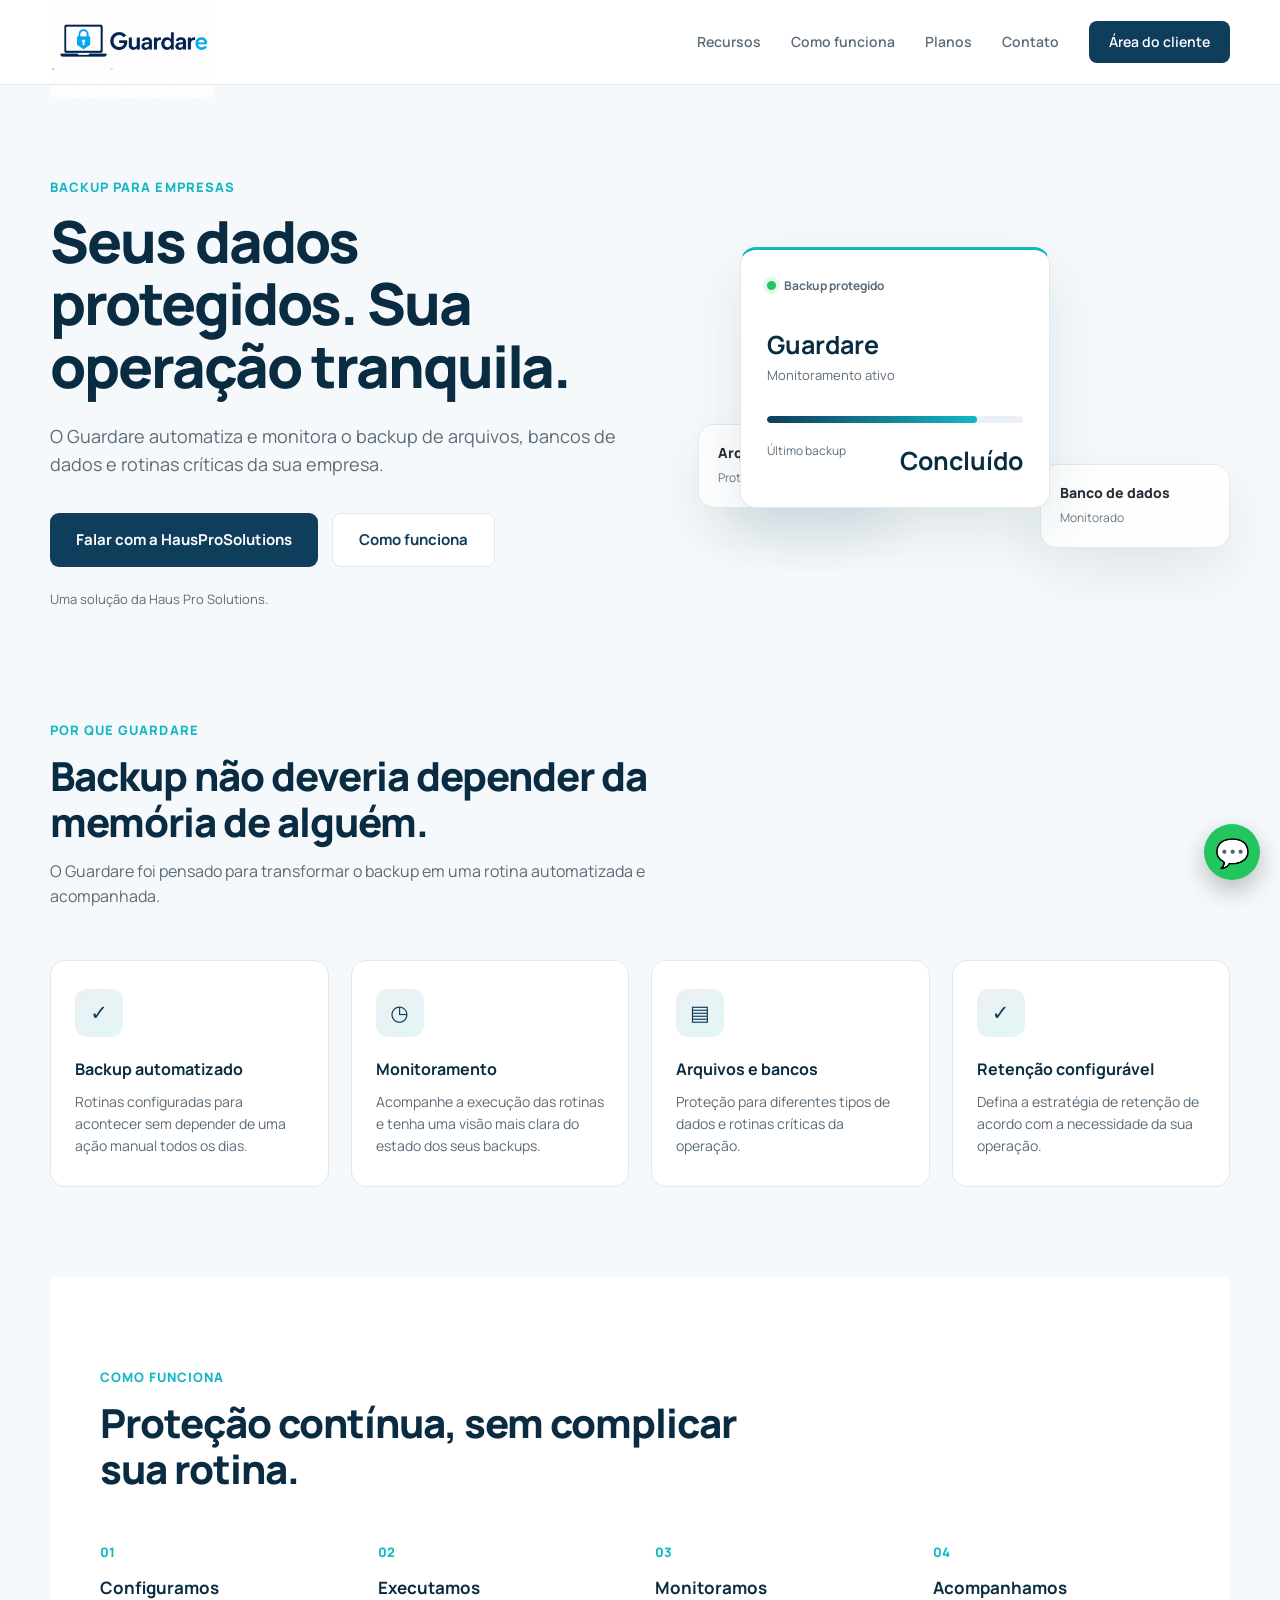
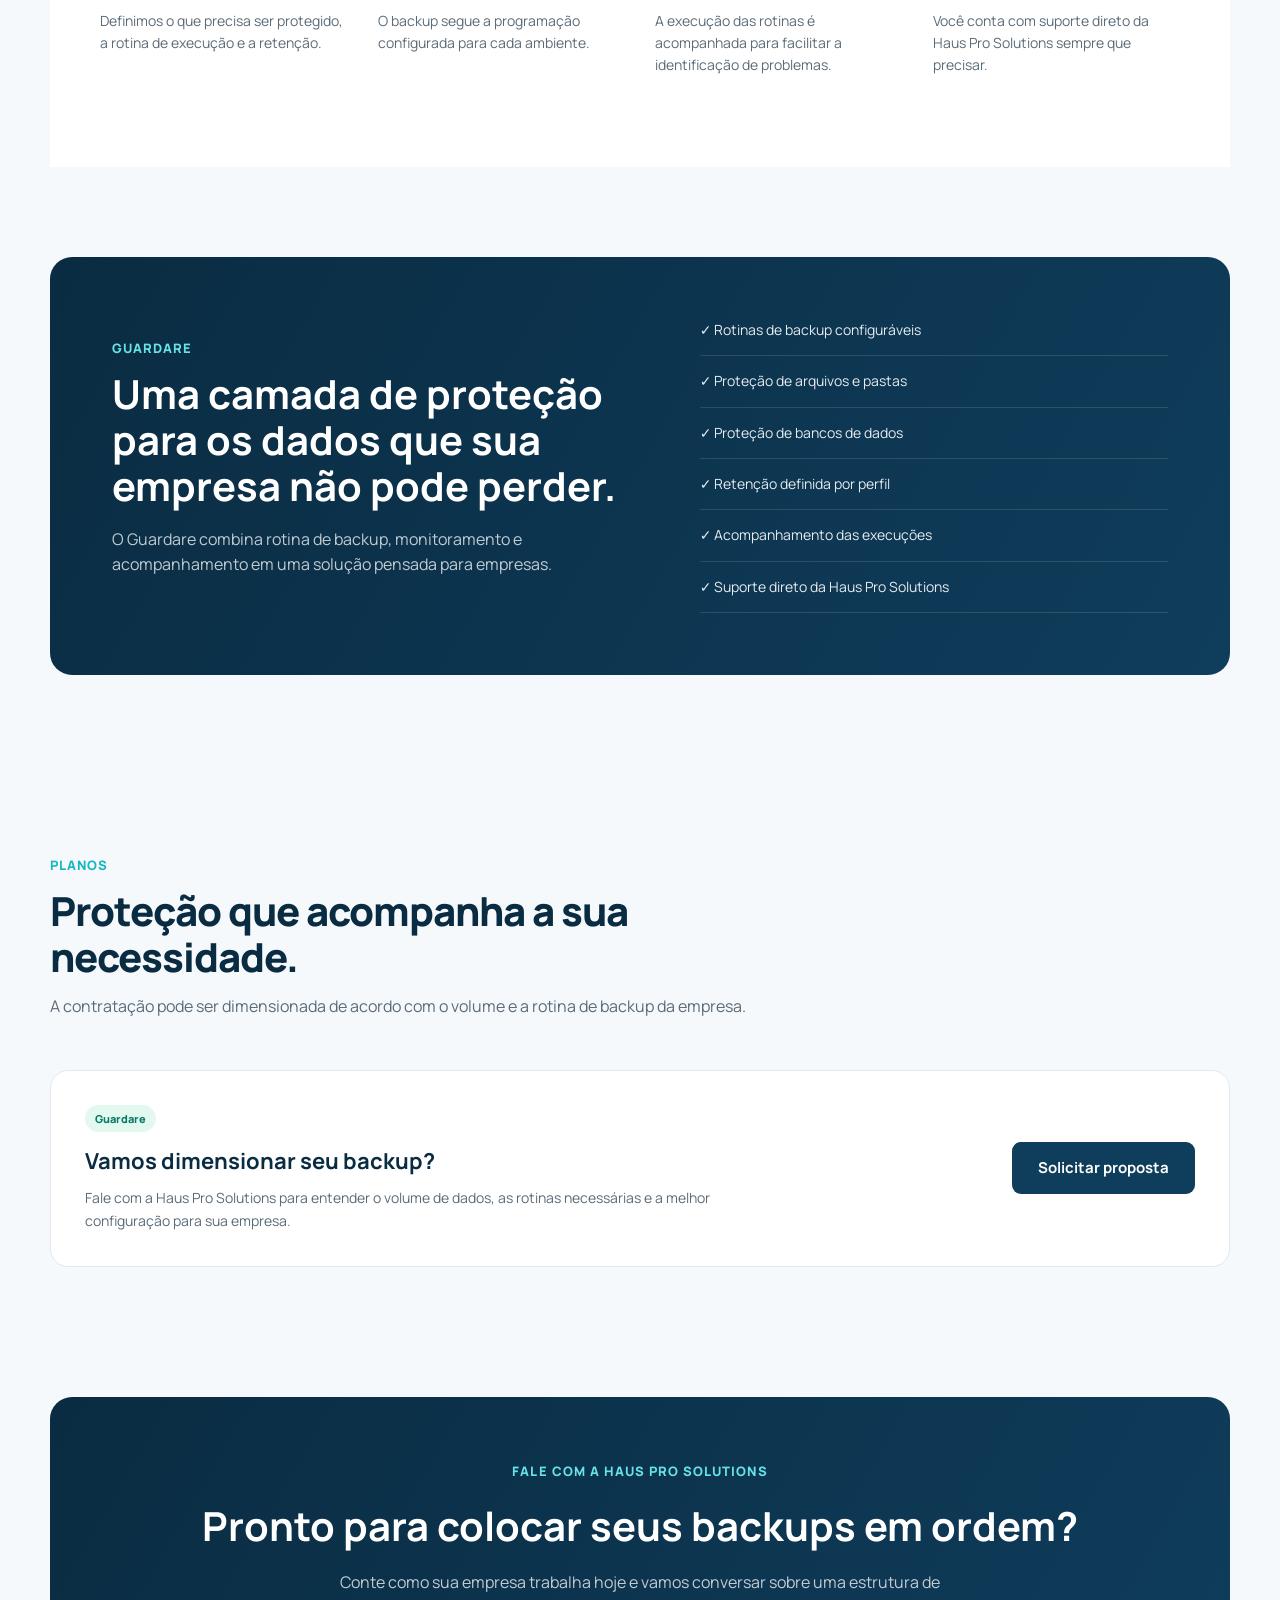
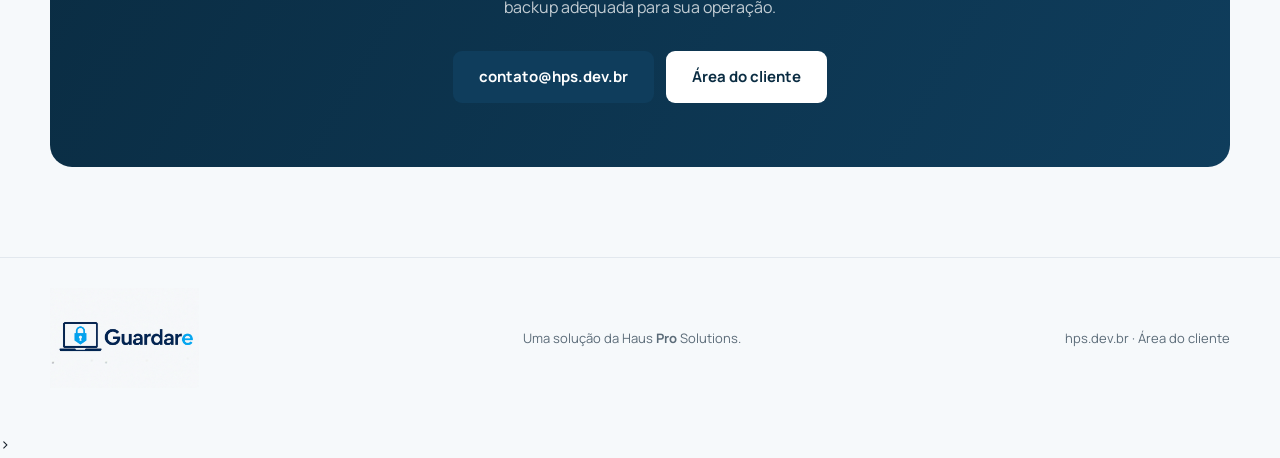
==== commit 41c7a67a: "Atualizando link do guardare" ====
--- a/Guardare/index.html
+++ b/Guardare/index.html
@@ -52,7 +52,7 @@
             dados e rotinas críticas da sua empresa.
           </p>
           <div class="actions">
-            <a class="button primary" href="#contato">Falar com a Haus Pro</a>
+            <a class="button primary" href="#contato">Falar com a Haus <strong>Pro</strong> Solutions</a>
             <a class="button ghost" href="#como-funciona">Como funciona</a>
           </div>
           <p class="hero-note">Uma solução da Haus Pro Solutions.</p>
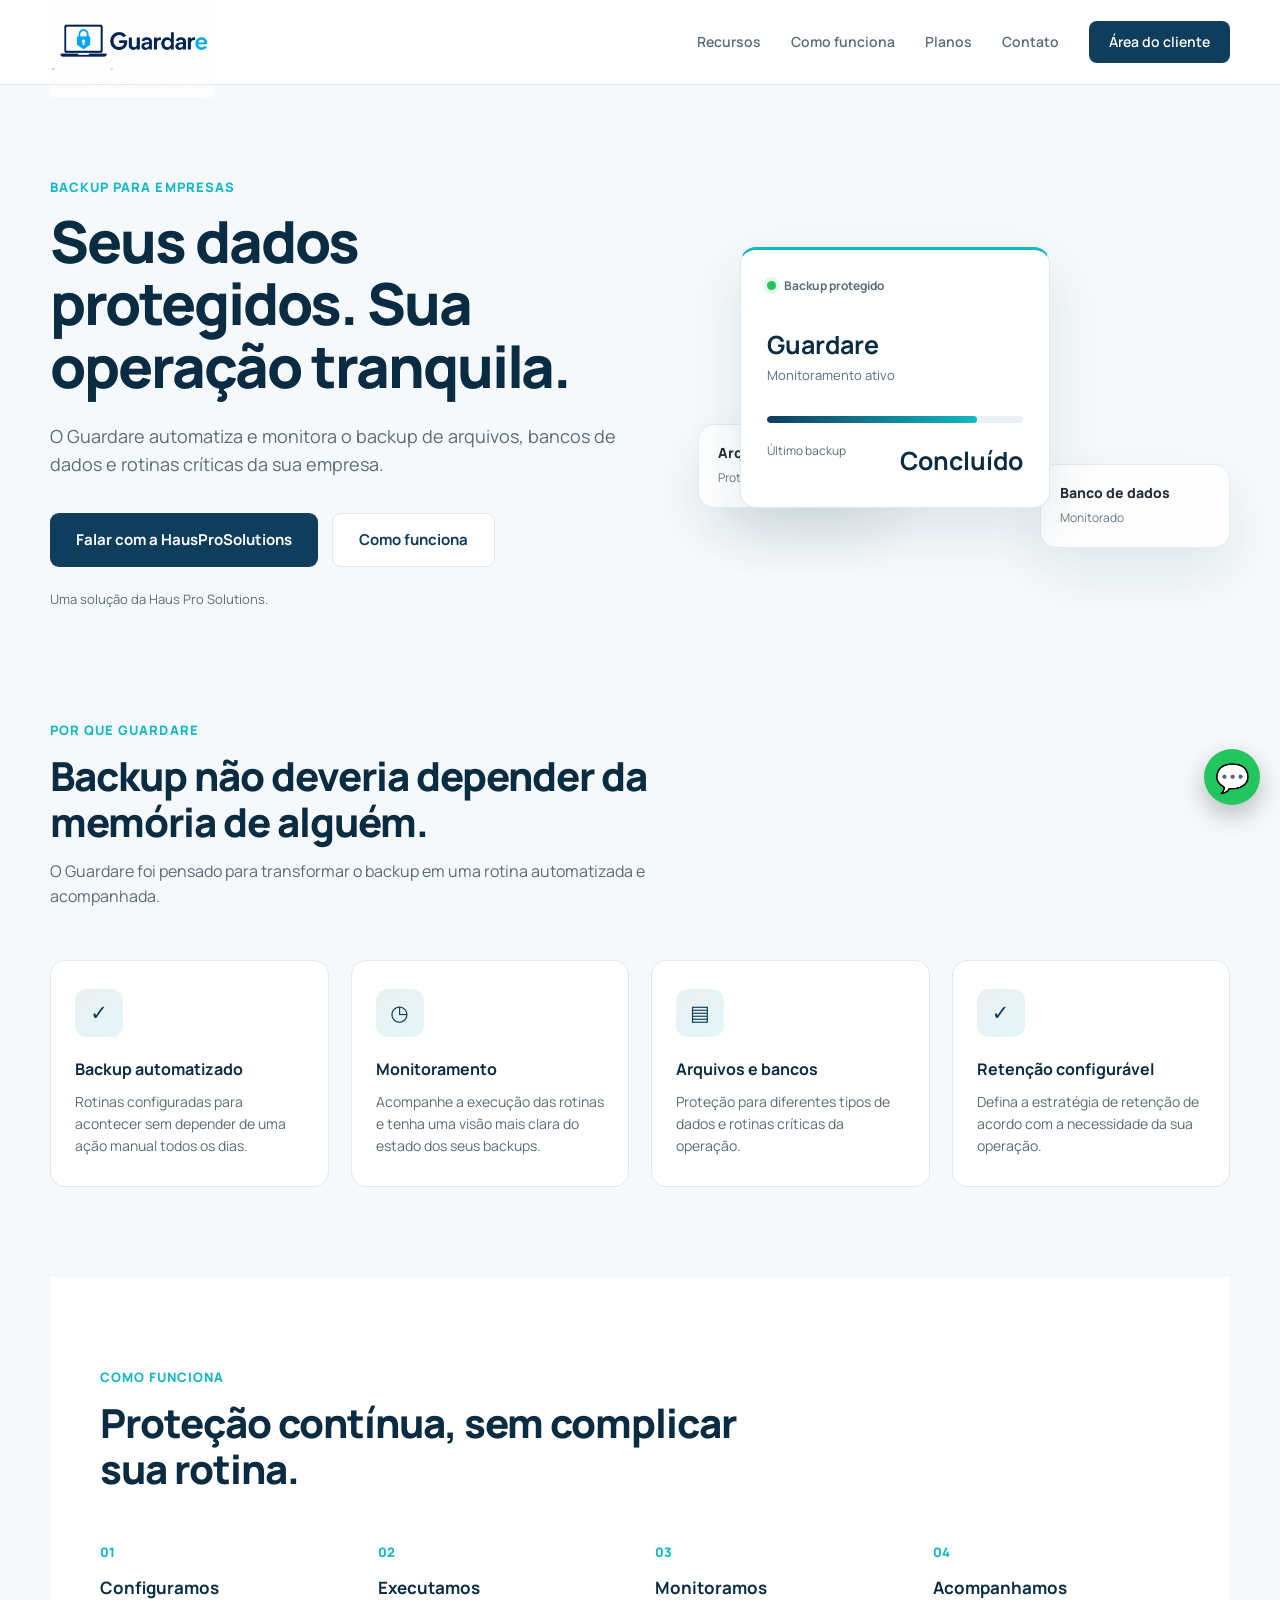
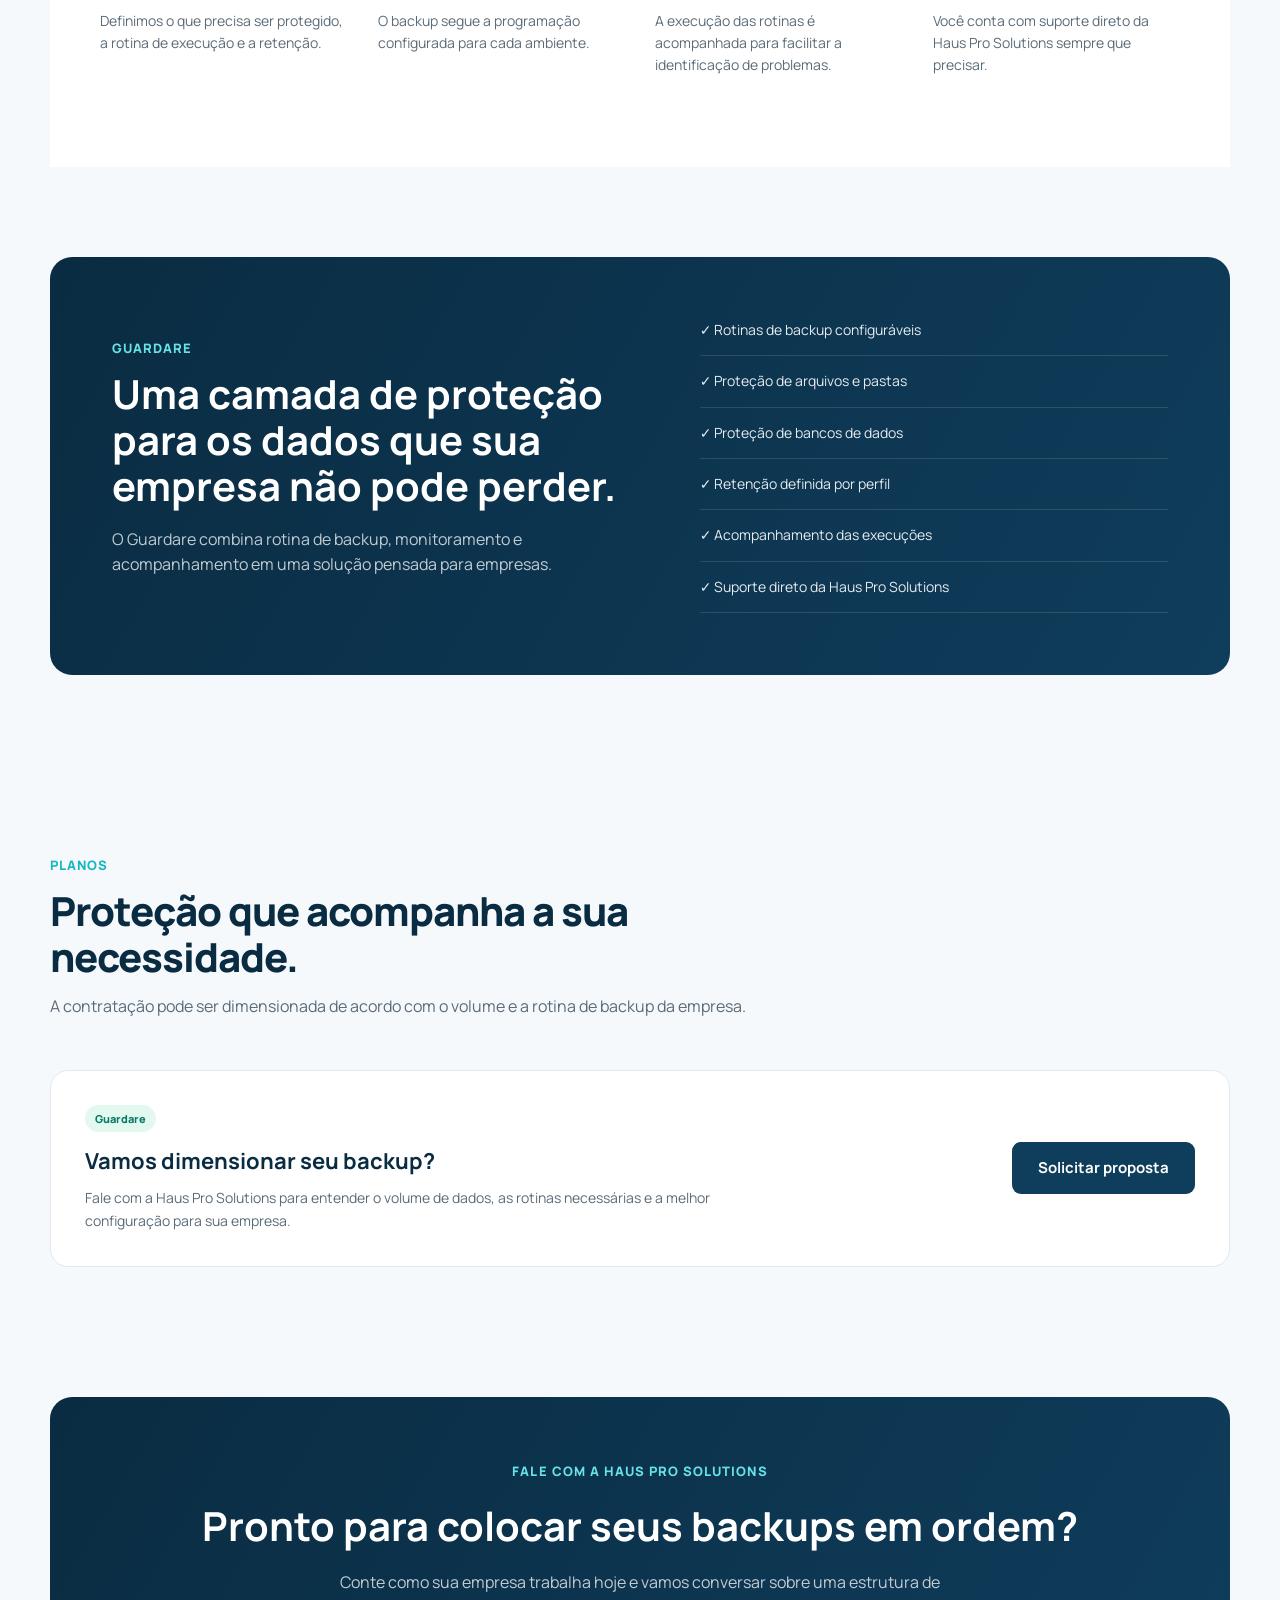
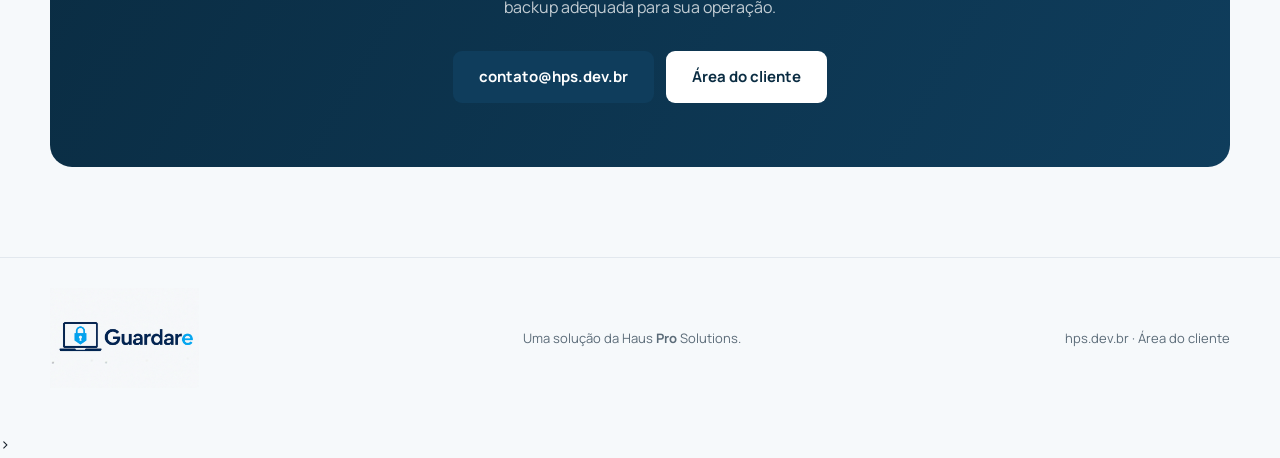
==== commit 081943b9: "Atualizando logo da hps e icone do chat da guardare" ====
--- a/Guardare/index.html
+++ b/Guardare/index.html
@@ -52,7 +52,7 @@
             dados e rotinas críticas da sua empresa.
           </p>
           <div class="actions">
-            <a class="button primary" href="#contato">Falar com a Haus <strong>Pro</strong> Solutions</a>
+            <a class="button primary" href="#contato">Falar com a Haus <strong> Pro </strong> Solutions</a>
             <a class="button ghost" href="#como-funciona">Como funciona</a>
           </div>
           <p class="hero-note">Uma solução da Haus Pro Solutions.</p>
@@ -254,7 +254,7 @@
       style="
         position: fixed;
         right: 20px;
-        bottom: 20px;
+        bottom: 95px;
         z-index: 9999;
         width: 56px;
         height: 56px;
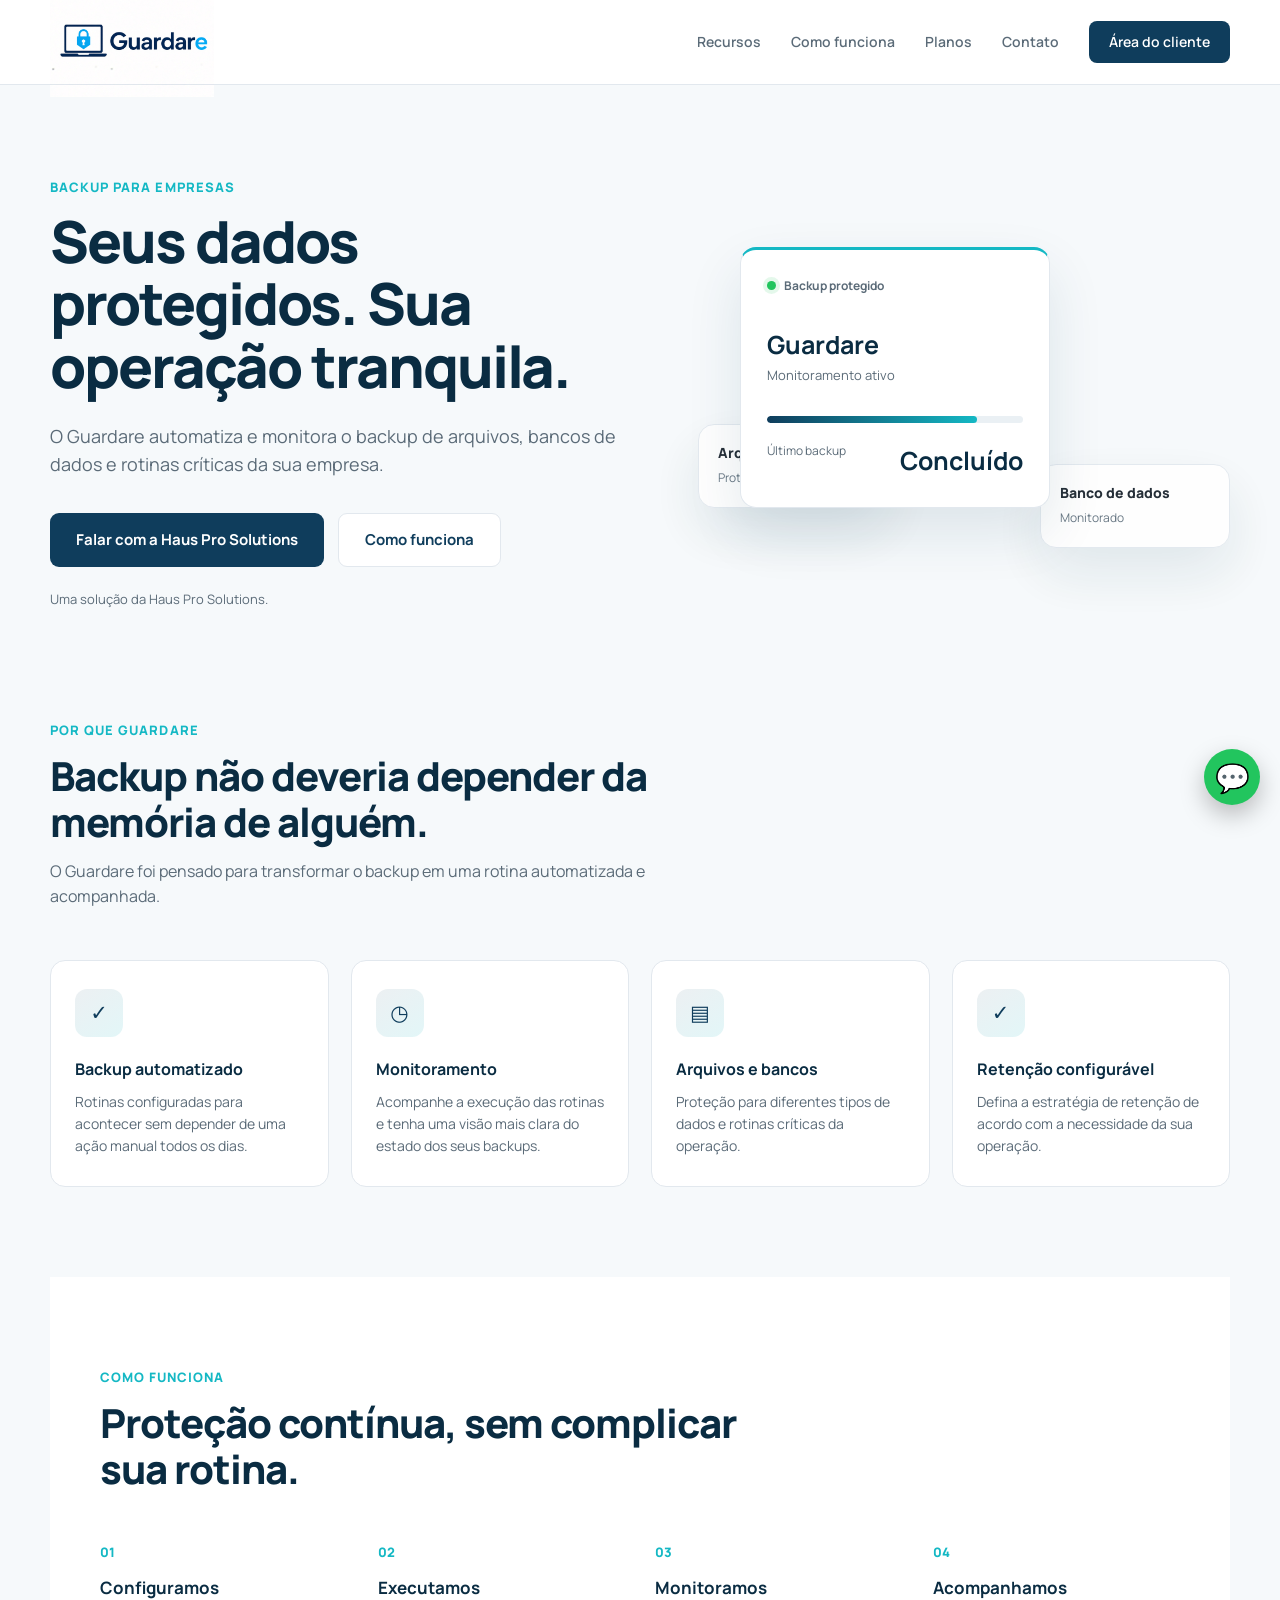
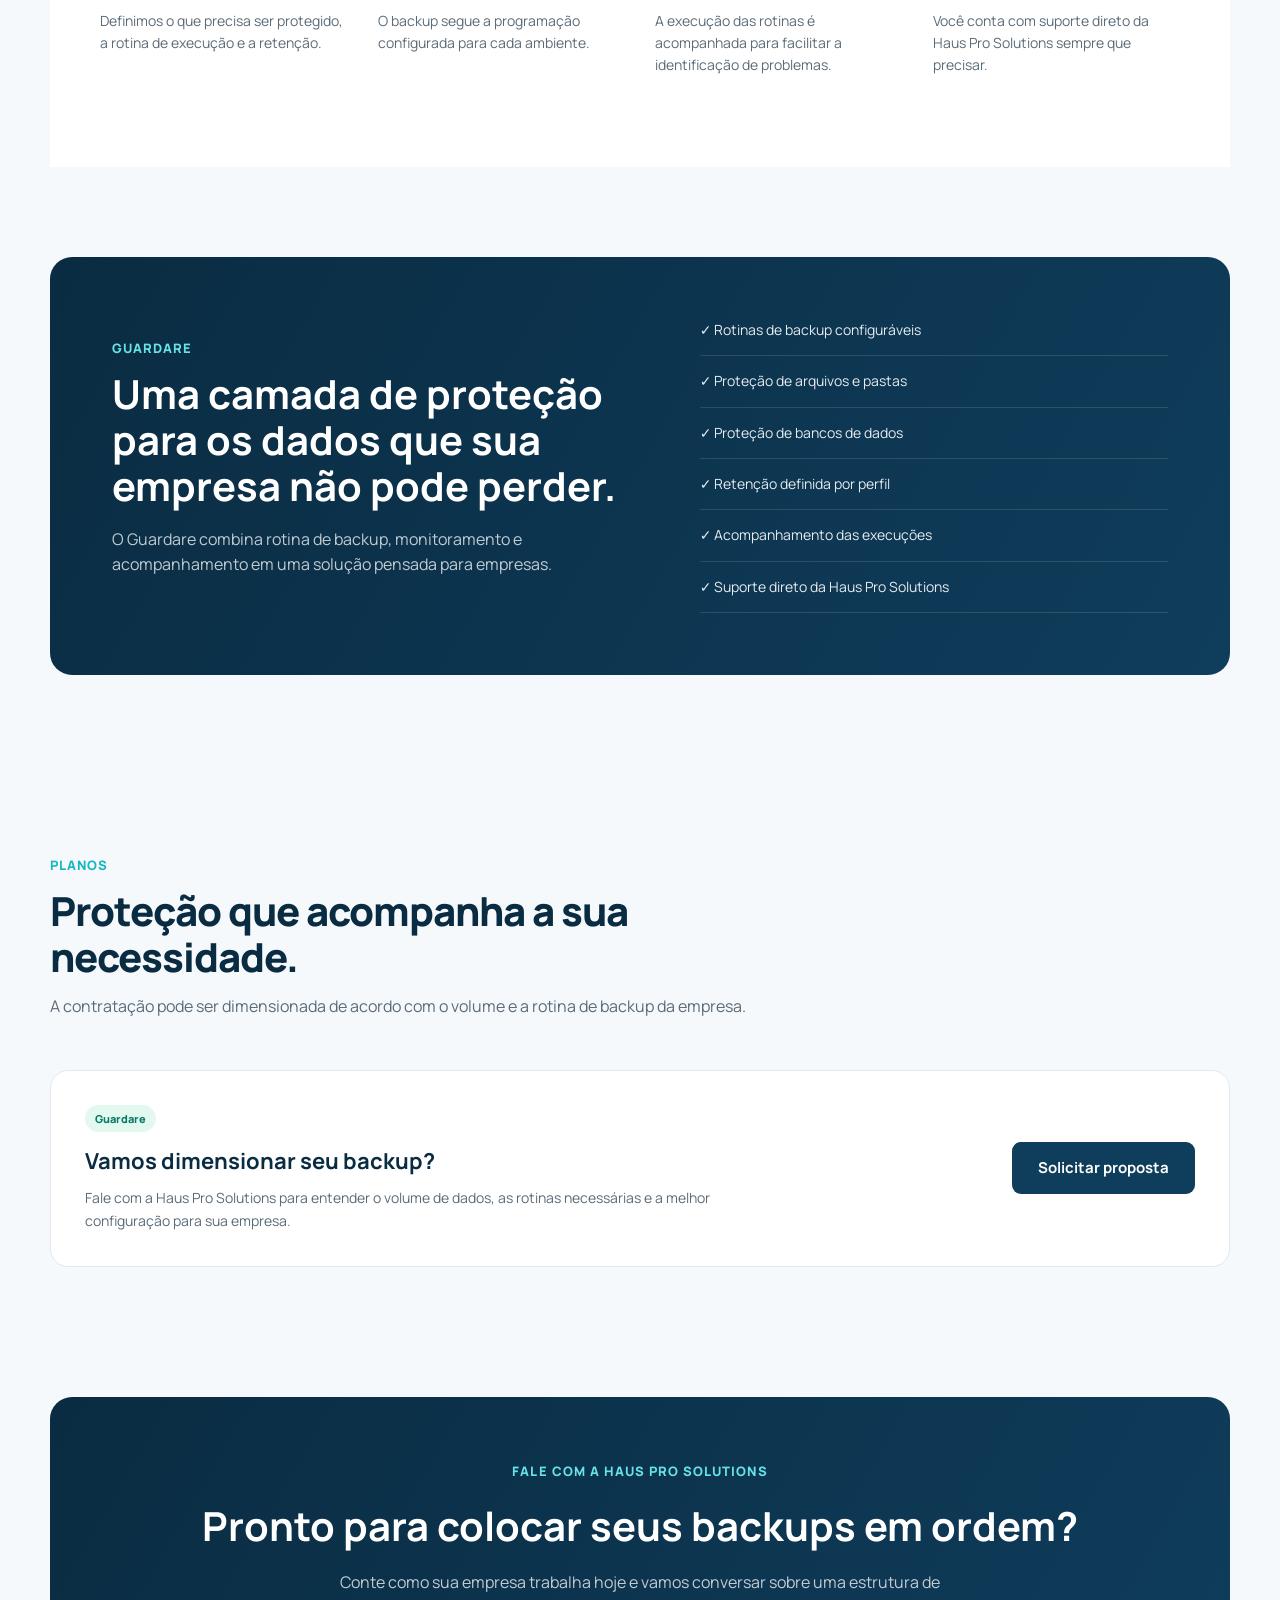
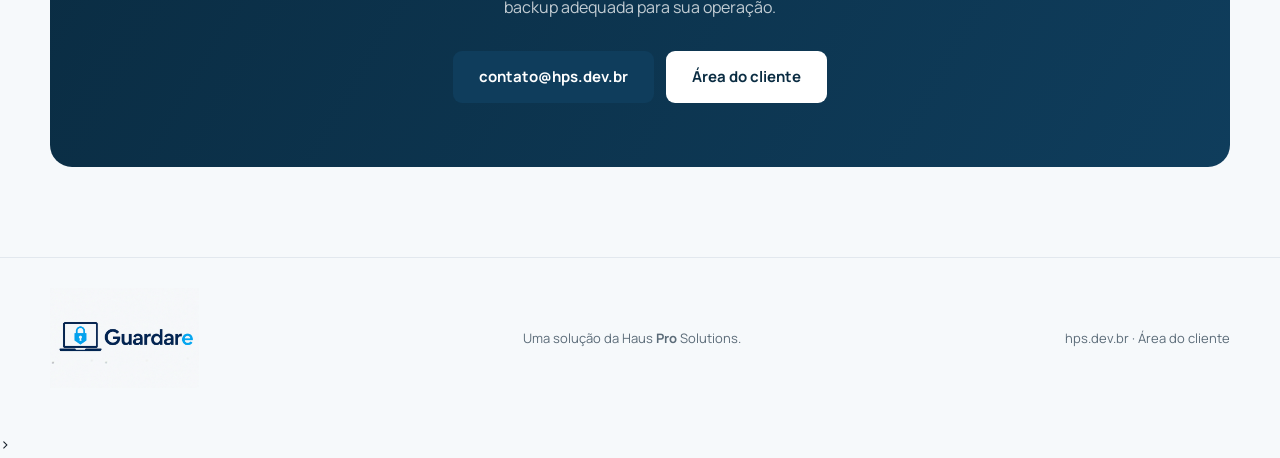
==== commit b7d59f78: "Adiciona landing page de contato do Guardare" ====
--- a/Guardare/index.html
+++ b/Guardare/index.html
@@ -52,7 +52,7 @@
             dados e rotinas críticas da sua empresa.
           </p>
           <div class="actions">
-            <a class="button primary" href="#contato">Falar com a Haus <strong> Pro </strong> Solutions</a>
+            <a class="button primary" href="#contato">Falar com a Haus Pro Solutions</a>
             <a class="button ghost" href="#como-funciona">Como funciona</a>
           </div>
           <p class="hero-note">Uma solução da Haus Pro Solutions.</p>
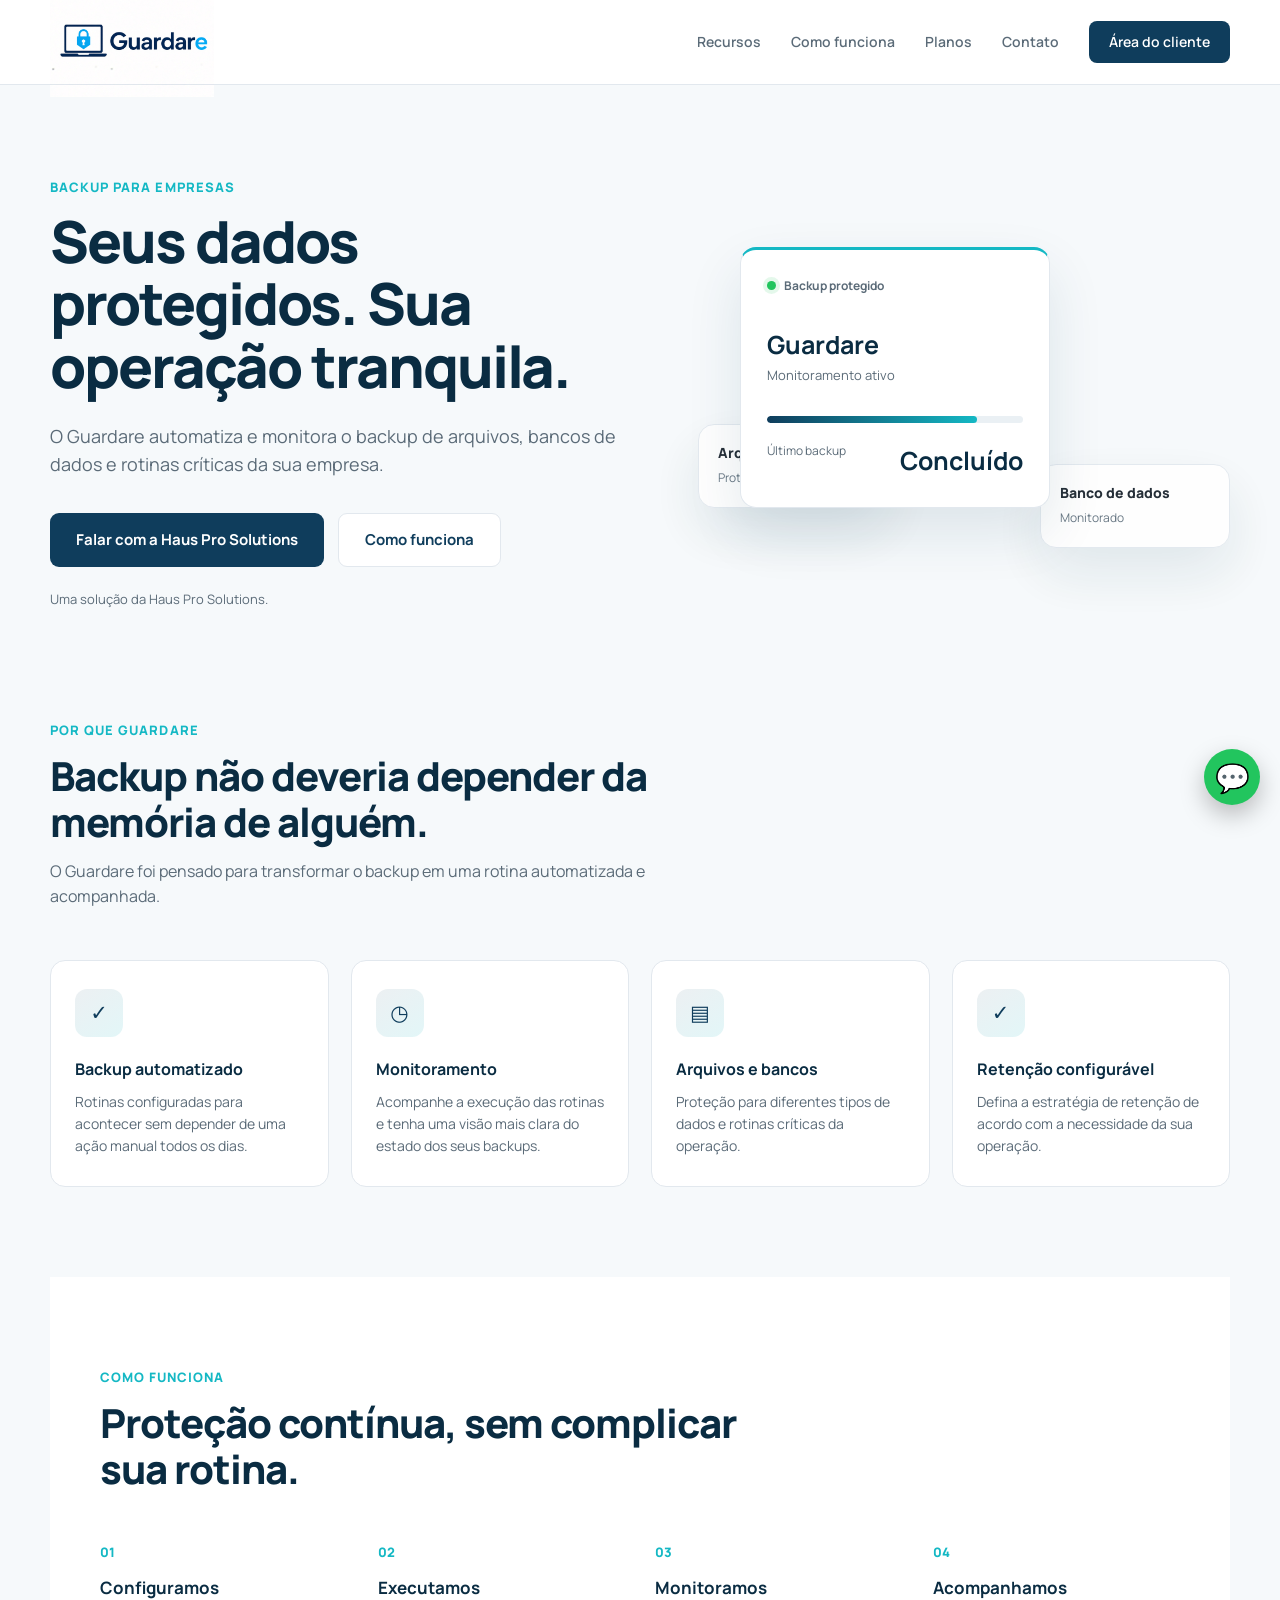
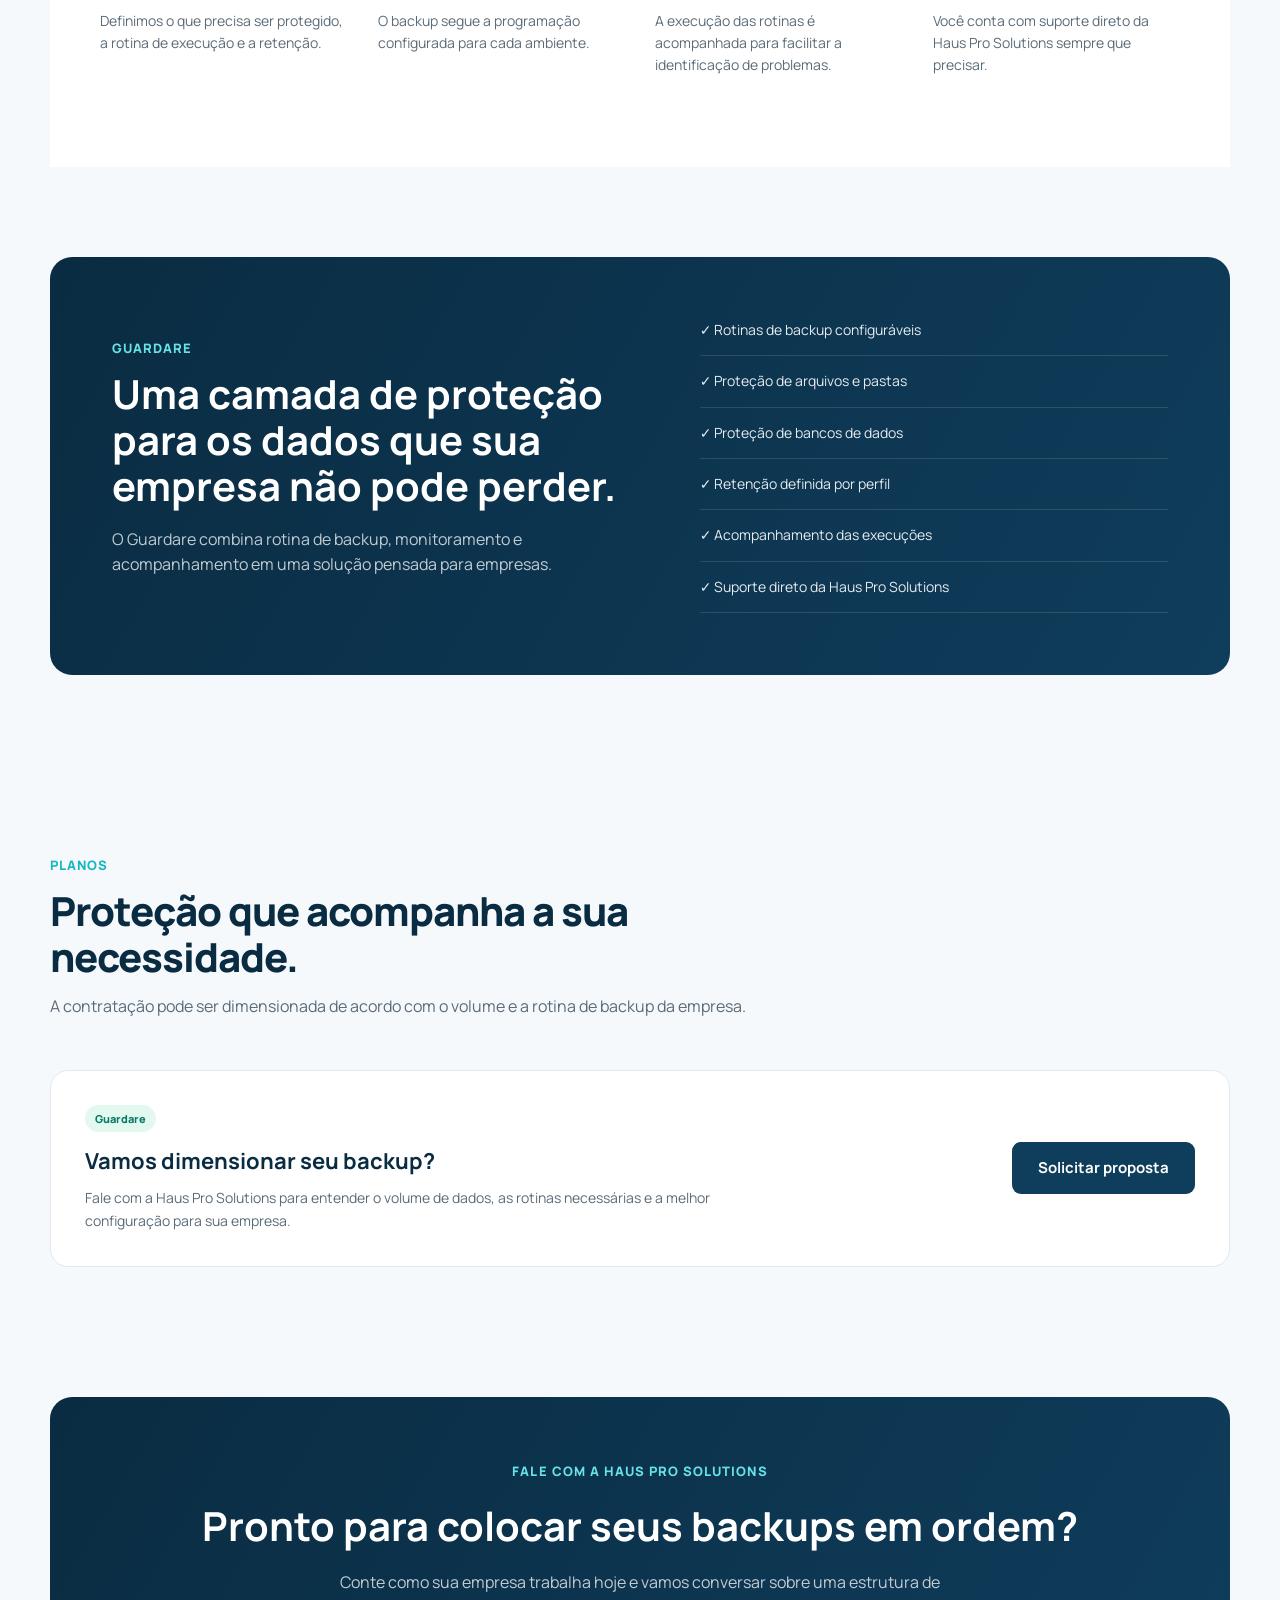
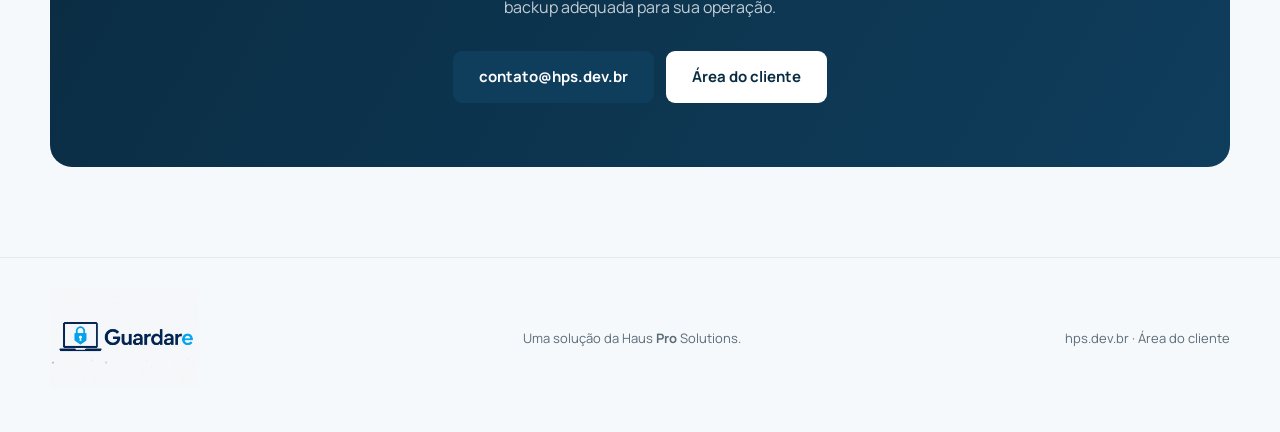
==== commit de8151bd: "Ajustando landig page e logo" ====
--- a/Guardare/index.html
+++ b/Guardare/index.html
@@ -52,7 +52,9 @@
             dados e rotinas críticas da sua empresa.
           </p>
           <div class="actions">
-            <a class="button primary" href="#contato">Falar com a Haus Pro Solutions</a>
+            <a class="button primary" href="#contato"
+              >Falar com a Haus Pro Solutions</a
+            >
             <a class="button ghost" href="#como-funciona">Como funciona</a>
           </div>
           <p class="hero-note">Uma solução da Haus Pro Solutions.</p>
@@ -217,7 +219,7 @@
             estrutura de backup adequada para sua operação.
           </p>
           <div class="contact-actions">
-            <a class="button primary large" href="mailto:contato@hps.dev.br"
+            <a class="button primary large" href="/contato"
               >contato@hps.dev.br</a
             >
             <a class="button light large" href="https://portal.hps.dev.br"
@@ -271,7 +273,7 @@
       "
     >
       💬 </a
-    >>
+    >
     <script src="script.js"></script>
   </body>
 </html>
